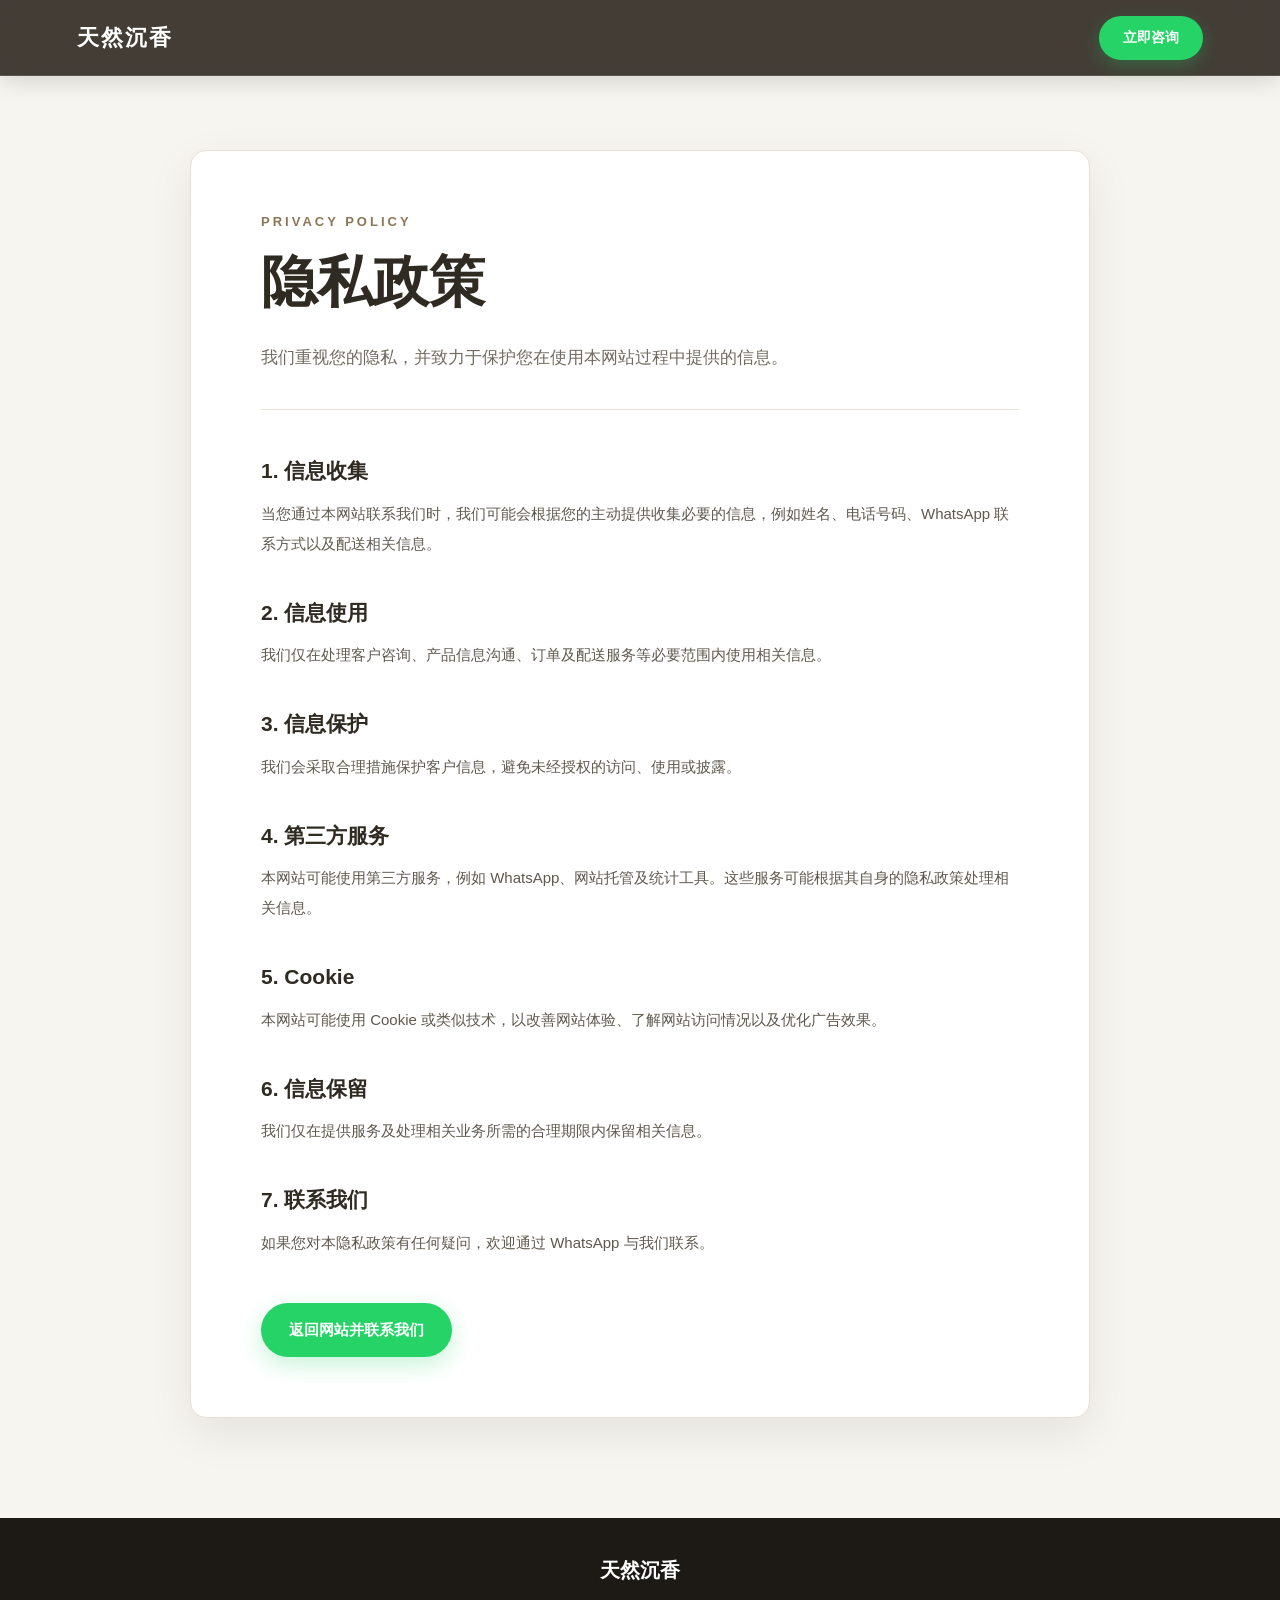
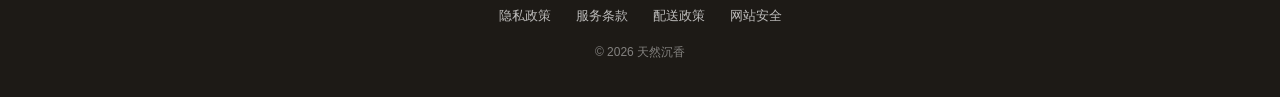
==== privacy.html @ 873e52dc "Fix policy pages and styles" ====
<!DOCTYPE html>
<html lang="zh-CN">

<head>

    <meta charset="UTF-8">

    <meta name="viewport" content="width=device-width, initial-scale=1.0">

    <title>隐私政策 · 天然沉香</title>

    <meta name="description"
        content="天然沉香网站隐私政策。">

    <link rel="stylesheet" href="style.css">

</head>

<body>

    <header class="header">

        <a href="index.html" class="logo">
            天然沉香
        </a>

        <a
            href="index.html#contact"
            class="header-button">

            立即咨询

        </a>

    </header>


    <main>

        <section class="legal-page">

            <div class="legal-container">

                <p class="legal-eyebrow">
                    PRIVACY POLICY
                </p>

                <h1>
                    隐私政策
                </h1>

                <p class="legal-intro">
                    我们重视您的隐私，并致力于保护您在使用本网站过程中提供的信息。
                </p>


                <div class="legal-content">

                    <h2>
                        1. 信息收集
                    </h2>

                    <p>
                        当您通过本网站联系我们时，我们可能会根据您的主动提供收集必要的信息，例如姓名、电话号码、WhatsApp 联系方式以及配送相关信息。
                    </p>


                    <h2>
                        2. 信息使用
                    </h2>

                    <p>
                        我们仅在处理客户咨询、产品信息沟通、订单及配送服务等必要范围内使用相关信息。
                    </p>


                    <h2>
                        3. 信息保护
                    </h2>

                    <p>
                        我们会采取合理措施保护客户信息，避免未经授权的访问、使用或披露。
                    </p>


                    <h2>
                        4. 第三方服务
                    </h2>

                    <p>
                        本网站可能使用第三方服务，例如 WhatsApp、网站托管及统计工具。这些服务可能根据其自身的隐私政策处理相关信息。
                    </p>


                    <h2>
                        5. Cookie
                    </h2>

                    <p>
                        本网站可能使用 Cookie 或类似技术，以改善网站体验、了解网站访问情况以及优化广告效果。
                    </p>


                    <h2>
                        6. 信息保留
                    </h2>

                    <p>
                        我们仅在提供服务及处理相关业务所需的合理期限内保留相关信息。
                    </p>


                    <h2>
                        7. 联系我们
                    </h2>

                    <p>
                        如果您对本隐私政策有任何疑问，欢迎通过 WhatsApp 与我们联系。
                    </p>

                    <a
                        href="index.html#contact"
                        class="legal-button">

                        返回网站并联系我们

                    </a>

                </div>

            </div>

        </section>

    </main>


    <footer class="footer">

        <div class="footer-logo">
            天然沉香
        </div>

        <div class="footer-links">

            <a href="privacy.html">
                隐私政策
            </a>

            <a href="terms.html">
                服务条款
            </a>

            <a href="shipping.html">
                配送政策
            </a>

            <a href="security.html">
                网站安全
            </a>

        </div>

        <p>
            © 2026 天然沉香
        </p>

    </footer>

</body>

</html>
---- style.css ----
/* =========================================================
   基础设置
========================================================= */

* {
    margin: 0;
    padding: 0;
    box-sizing: border-box;
}

html {
    scroll-behavior: smooth;
    scroll-padding-top: 90px;
}

body {
    font-family:
        -apple-system,
        BlinkMacSystemFont,
        "Segoe UI",
        "Microsoft YaHei",
        Arial,
        sans-serif;

    background: #f7f5ef;
    color: #2f2a22;

    line-height: 1.7;

    overflow-x: hidden;
}

img {
    max-width: 100%;
    display: block;
}

a {
    text-decoration: none;
    color: inherit;
}

button {
    font-family: inherit;
}


/* =========================================================
   顶部固定导航
========================================================= */

.header {
    position: fixed;

    top: 0;
    left: 0;

    width: 100%;

    min-height: 76px;

    z-index: 1000;

    display: flex;

    align-items: center;

    justify-content: space-between;

    padding: 14px 6%;

    background: rgba(47, 42, 34, 0.90);

    backdrop-filter: blur(14px);
    -webkit-backdrop-filter: blur(14px);

    color: #ffffff;

    border-bottom:
        1px solid rgba(255, 255, 255, 0.12);

    box-shadow:
        0 4px 25px rgba(0, 0, 0, 0.15);
}


/* =========================================================
   Logo
========================================================= */

.logo {
    flex-shrink: 0;

    font-size: 22px;

    font-weight: 700;

    letter-spacing: 2px;

    color: #ffffff;

    white-space: nowrap;
}


/* =========================================================
   PC 导航
========================================================= */

.nav {
    display: flex;

    align-items: center;

    justify-content: center;

    gap: 30px;

    margin-left: auto;

    margin-right: 30px;
}

.nav a {
    position: relative;

    font-size: 14px;

    color: #ffffff;

    opacity: 0.88;

    white-space: nowrap;

    transition:
        opacity 0.3s ease,
        color 0.3s ease;
}

.nav a:hover {
    opacity: 1;

    color: #c4a979;
}

.nav a::after {
    content: "";

    position: absolute;

    left: 0;

    bottom: -7px;

    width: 0;

    height: 2px;

    background: #c4a979;

    transition:
        width 0.3s ease;
}

.nav a:hover::after {
    width: 100%;
}


/* =========================================================
   导航 CTA
========================================================= */

.header-button {
    flex-shrink: 0;

    display: inline-flex;

    align-items: center;

    justify-content: center;

    min-height: 44px;

    padding: 10px 24px;

    border-radius: 30px;

    background: #25d366;

    color: #ffffff;

    font-size: 14px;

    font-weight: 700;

    white-space: nowrap;

    box-shadow:
        0 6px 18px rgba(37, 211, 102, 0.25);

    transition:
        background 0.3s ease,
        transform 0.3s ease,
        box-shadow 0.3s ease;
}

.header-button:hover {
    background: #128c7e;

    color: #ffffff;

    transform: translateY(-2px);

    box-shadow:
        0 10px 25px rgba(37, 211, 102, 0.35);
}


/* =========================================================
   Hero
========================================================= */

.hero {
    position: relative;

    min-height: 100vh;

    min-height: 100svh;

    display: flex;

    align-items: center;

    overflow: hidden;

    background-image:
        url("images/hero.jpg");

    background-size: cover;

    background-position: center;

    background-repeat: no-repeat;

    color: #ffffff;
}

.hero::before {
    content: "";

    position: absolute;

    inset: 0;

    background:
        linear-gradient(
            90deg,
            rgba(0, 0, 0, 0.64),
            rgba(0, 0, 0, 0.35),
            rgba(0, 0, 0, 0.18)
        );

    z-index: 1;
}

.hero-content {
    position: relative;

    z-index: 2;

    width: 100%;

    max-width: 760px;

    margin-left: 8%;

    margin-right: 8%;

    padding-top: 80px;
}

.eyebrow {
    margin-bottom: 18px;

    font-size: 13px;

    letter-spacing: 3px;

    font-weight: 600;

    text-transform: uppercase;

    color: #d7c29a;

    opacity: 0.95;
}

.hero h1 {
    margin-bottom: 24px;

    font-size:
        clamp(42px, 5vw, 72px);

    line-height: 1.2;

    font-weight: 700;

    letter-spacing: 2px;
}

.hero-description {
    max-width: 560px;

    margin-bottom: 34px;

    font-size: 18px;

    line-height: 2;

    color: rgba(255, 255, 255, 0.92);
}

.hero-buttons {
    display: flex;

    gap: 16px;

    flex-wrap: wrap;
}


/* =========================================================
   通用按钮
========================================================= */

.button {
    display: inline-flex;

    align-items: center;

    justify-content: center;

    min-width: 140px;

    padding: 13px 26px;

    border-radius: 30px;

    font-size: 15px;

    transition:
        transform 0.3s ease,
        background 0.3s ease,
        box-shadow 0.3s ease;
}

.button-outline {
    display: inline-flex;

    align-items: center;

    justify-content: center;

    min-width: 190px;

    min-height: 60px;

    padding: 15px 34px;

    border: none;

    border-radius: 32px;

    background: #25d366;

    color: #ffffff;

    font-size: 17px;

    font-weight: 700;

    box-shadow:
        0 8px 25px rgba(37, 211, 102, 0.30);

    transition:
        transform 0.3s ease,
        background 0.3s ease,
        box-shadow 0.3s ease;
}

.button-outline:hover {
    background: #128c7e;

    color: #ffffff;

    transform:
        translateY(-4px) scale(1.02);

    box-shadow:
        0 12px 30px rgba(37, 211, 102, 0.40);
}


/* =========================================================
   核心特点
========================================================= */

.features {
    display: grid;

    grid-template-columns:
        repeat(4, 1fr);

    background: #ffffff;

    border-bottom:
        1px solid #e5e1d8;
}

.feature {
    padding: 45px 30px;

    text-align: center;

    border-right:
        1px solid #e5e1d8;
}

.feature:last-child {
    border-right: none;
}

.feature-number {
    display: block;

    margin-bottom: 12px;

    font-size: 13px;

    letter-spacing: 2px;

    color: #8b7655;
}

.feature h3 {
    margin-bottom: 8px;

    font-size: 19px;
}

.feature p {
    font-size: 14px;

    color: #777064;
}


/* =========================================================
   通用标题
========================================================= */

.section-heading {
    max-width: 760px;

    margin:
        0 auto 55px;

    text-align: center;
}

.section-heading h2 {
    margin-bottom: 20px;

    font-size:
        clamp(32px, 4vw, 48px);

    line-height: 1.3;

    color: #2f2a22;
}

.section-heading p {
    color: #716b61;

    font-size: 16px;
}


/* =========================================================
   沉香树展示区
========================================================= */

.trees-section {
    padding: 100px 7%;

    background: #f7f5ef;
}

.tree-slider {
    position: relative;

    max-width: 850px;

    margin: 0 auto;

    overflow: hidden;

    border-radius: 14px;

    box-shadow:
        0 15px 40px rgba(0, 0, 0, 0.10);
}

.tree-track {
    display: flex;

    width: 100%;

    transition:
        transform 0.5s ease;
}

.tree-slide {
    min-width: 100%;

    aspect-ratio: 1 / 1;

    overflow: hidden;

    background: #e8e3d8;
}

.tree-slide img {
    width: 100%;

    height: 100%;

    object-fit: cover;

    display: block;
}


/* =========================================================
   沉香树左右按钮
========================================================= */

.slider-button {
    position: absolute;

    top: 50%;

    transform:
        translateY(-50%);

    z-index: 10;

    width: 48px;

    height: 48px;

    border: none;

    border-radius: 50%;

    background:
        rgba(47, 42, 34, 0.78);

    color: #ffffff;

    font-size: 34px;

    line-height: 40px;

    cursor: pointer;

    transition:
        background 0.3s ease,
        transform 0.3s ease;
}

.slider-button:hover {
    background: #c4a979;

    color: #28241e;

    transform:
        translateY(-50%) scale(1.05);
}

.slider-prev {
    left: 18px;
}

.slider-next {
    right: 18px;
}


/* =========================================================
   沉香树圆点
========================================================= */

.slider-dots {
    display: flex;

    justify-content: center;

    gap: 10px;

    margin-top: 25px;
}

.slider-dot {
    width: 9px;

    height: 9px;

    padding: 0;

    border: none;

    border-radius: 50%;

    background: #cfc7b8;

    cursor: pointer;

    transition:
        width 0.3s ease,
        background 0.3s ease;
}

.slider-dot.active {
    width: 28px;

    border-radius: 10px;

    background: #8b7655;
}


/* =========================================================
   视频区域
========================================================= */

.video-section {
    padding: 100px 7%;

    background: #28241e;

    color: #ffffff;

    text-align: center;
}

.video-content {
    max-width: 700px;

    margin:
        0 auto 40px;
}

.video-content h2 {
    margin-bottom: 18px;

    font-size:
        clamp(32px, 4vw, 48px);

    color: #ffffff;
}

.video-placeholder {
    width: 100%;

    max-width: 900px;

    margin: 0 auto;

    overflow: hidden;

    border-radius: 14px;

    background: #000000;

    box-shadow:
        0 15px 40px rgba(0, 0, 0, 0.25);
}

.video-placeholder video {
    width: 100%;

    height: auto;

    max-height: 600px;

    display: block;

    object-fit: contain;

    background: #000000;
}


/* =========================================================
   产品展示
========================================================= */

.products-section {
    padding: 100px 7%;

    background: #ffffff;
}

.product-grid {
    display: grid;

    grid-template-columns:
        repeat(2, 1fr);

    gap: 24px;

    max-width: 1000px;

    margin: 0 auto;
}

.product-card {
    position: relative;

    overflow: hidden;

    background: #f8f6f1;

    border:
        1px solid #e6e0d5;

    border-radius: 14px;

    transition:
        transform 0.35s ease,
        box-shadow 0.35s ease;
}

.product-card:hover {
    transform:
        translateY(-5px);

    box-shadow:
        0 15px 35px rgba(0, 0, 0, 0.10);
}

.product-image {
    width: 100%;

    aspect-ratio: 1 / 1;

    overflow: hidden;

    background: #e8e3d8;
}

.product-image img {
    width: 100%;

    height: 100%;

    object-fit: cover;

    transition:
        transform 0.6s ease;
}

.product-card:hover
.product-image img {
    transform:
        scale(1.05);
}


/* =========================================================
   客户好评
========================================================= */

.reviews-section {
    padding: 100px 7%;

    background: #f7f5ef;
}

.review-slider {
    position: relative;

    max-width: 850px;

    margin: 0 auto;

    overflow: hidden;

    border-radius: 14px;

    background: #ffffff;

    box-shadow:
        0 15px 40px rgba(0, 0, 0, 0.08);
}

.review-track {
    display: flex;

    width: 100%;

    transition:
        transform 0.5s ease;
}

.review-slide {
    min-width: 100%;

    display: flex;

    justify-content: center;

    align-items: center;

    background: #ffffff;
}

.review-slide img {
    width: 100%;

    max-height: 700px;

    object-fit: contain;

    display: block;
}


/* =========================================================
   客户好评左右按钮
========================================================= */

.review-button {
    position: absolute;

    top: 50%;

    transform:
        translateY(-50%);

    z-index: 10;

    width: 45px;

    height: 45px;

    border: none;

    border-radius: 50%;

    background:
        rgba(47, 42, 34, 0.78);

    color: #ffffff;

    font-size: 30px;

    cursor: pointer;

    transition:
        background 0.3s ease,
        transform 0.3s ease;
}

.review-button:hover {
    background: #c4a979;

    color: #28241e;

    transform:
        translateY(-50%) scale(1.05);
}

.review-prev {
    left: 15px;
}

.review-next {
    right: 15px;
}


/* =========================================================
   客户好评圆点
========================================================= */

.review-dots {
    display: flex;

    justify-content: center;

    gap: 10px;

    margin-top: 22px;
}

.review-dot {
    width: 9px;

    height: 9px;

    border: none;

    padding: 0;

    border-radius: 50%;

    background: #cfc7b8;

    cursor: pointer;

    transition:
        width 0.3s ease,
        background 0.3s ease;
}

.review-dot.active {
    width: 28px;

    border-radius: 10px;

    background: #8b7655;
}


/* =========================================================
   联系我们
========================================================= */

.contact-section {
    padding: 110px 7%;

    background: #28241e;

    color: #ffffff;

    text-align: center;
}

.contact-content {
    max-width: 650px;

    margin: 0 auto;
}

.contact-content h2 {
    margin-bottom: 20px;

    font-size:
        clamp(34px, 4vw, 52px);

    color: #ffffff;
}

.contact-content p {
    margin-bottom: 35px;

    color:
        rgba(255, 255, 255, 0.75);
}


/* =========================================================
   WhatsApp CTA
========================================================= */

.whatsapp-button {
    display: inline-flex;

    align-items: center;

    justify-content: center;

    min-width: 270px;

    min-height: 66px;

    padding: 18px 40px;

    border: none;

    border-radius: 36px;

    background: #25d366;

    color: #ffffff;

    font-size: 19px;

    font-weight: 700;

    letter-spacing: 0.3px;

    box-shadow:
        0 10px 30px rgba(37, 211, 102, 0.30);

    transition:
        transform 0.25s ease,
        background 0.25s ease,
        box-shadow 0.25s ease;

    cursor: pointer;
}

.whatsapp-button:hover {
    background: #128c7e;

    color: #ffffff;

    transform:
        translateY(-4px) scale(1.02);

    box-shadow:
        0 14px 35px rgba(37, 211, 102, 0.40);
}

.whatsapp-button:active {
    transform:
        translateY(0) scale(0.98);
}


/* =========================================================
   Footer
========================================================= */

.footer {
    padding: 35px 7%;

    background: #1d1a16;

    color:
        rgba(255, 255, 255, 0.7);

    text-align: center;
}

.footer-logo {
    margin-bottom: 18px;

    color: #ffffff;

    font-size: 20px;

    font-weight: 700;
}

.footer-links {
    display: flex;

    justify-content: center;

    gap: 25px;

    margin-bottom: 15px;
}

.footer-links a {
    font-size: 13px;

    transition:
        color 0.3s ease;
}

.footer-links a:hover {
    color: #c4a979;
}

.footer p {
    font-size: 12px;

    color:
        rgba(255, 255, 255, 0.45);
}


/* =========================================================
   平板
========================================================= */

@media (max-width: 1000px) {

    .header {
        padding:
            13px 4%;
    }

    .nav {
        gap: 17px;

        margin-right: 18px;
    }

    .nav a {
        font-size: 13px;
    }

    .header-button {
        padding:
            9px 18px;

        font-size: 13px;
    }

    .hero-content {
        margin-left: 7%;

        margin-right: 7%;
    }

    .features {
        grid-template-columns:
            repeat(2, 1fr);
    }

    .feature:nth-child(2) {
        border-right: none;
    }

    .product-grid {
        grid-template-columns:
            repeat(2, 1fr);
    }
}


/* =========================================================
   手机端
========================================================= */

@media (max-width: 700px) {

    /* =====================================================
       手机固定导航
    ===================================================== */

    .header {
        min-height: 64px;

        padding:
            9px 12px;

        gap: 10px;

        background:
            rgba(47, 42, 34, 0.96);

        backdrop-filter:
            blur(16px);

        -webkit-backdrop-filter:
            blur(16px);

        box-shadow:
            0 4px 20px rgba(0, 0, 0, 0.20);
    }


    /* Logo */

    .logo {
        flex-shrink: 0;

        font-size: 16px;

        letter-spacing: 1px;
    }


    /* =====================================================
       手机端导航
       不再 display:none
       改为横向小型导航
    ===================================================== */

    .nav {
        display: flex;

        align-items: center;

        justify-content: flex-start;

        flex: 1;

        min-width: 0;

        gap: 18px;

        margin:
            0;

        padding:
            0 3px;

        overflow-x: auto;

        overflow-y: hidden;

        scrollbar-width: none;

        -ms-overflow-style: none;
    }

    .nav::-webkit-scrollbar {
        display: none;
    }

    .nav a {
        flex-shrink: 0;

        font-size: 11px;

        line-height: 1;

        color: rgba(255, 255, 255, 0.82);

        opacity: 1;

        white-space: nowrap;
    }

    .nav a::after {
        display: none;
    }

    .nav a:hover {
        color: #d7c29a;
    }


    /* =====================================================
       手机 CTA
    ===================================================== */

    .header-button {
        flex-shrink: 0;

        min-height: 38px;

        padding:
            8px 13px;

        border-radius: 22px;

        font-size: 11px;

        font-weight: 700;

        box-shadow:
            0 5px 15px rgba(37, 211, 102, 0.25);
    }


    /* =====================================================
       Hero
    ===================================================== */

    .hero {
        min-height: 100svh;

        background-position:
            center center;
    }

    .hero::before {
        background:
            linear-gradient(
                90deg,
                rgba(0, 0, 0, 0.66),
                rgba(0, 0, 0, 0.40)
            );
    }

    .hero-content {
        margin-left: 6%;

        margin-right: 6%;

        padding-top: 80px;

        padding-bottom: 40px;
    }

    .eyebrow {
        margin-bottom: 14px;

        font-size: 10px;

        letter-spacing: 2px;
    }

    .hero h1 {
        margin-bottom: 20px;

        font-size: 37px;

        line-height: 1.25;

        letter-spacing: 1px;
    }

    .hero-description {
        margin-bottom: 28px;

        font-size: 15px;

        line-height: 1.8;

        max-width: 90%;
    }

    .hero-buttons {
        flex-direction: column;

        align-items: flex-start;

        width: 100%;
    }

    .button-outline {
        width: auto;

        min-width: 180px;

        min-height: 56px;

        padding:
            14px 28px;

        font-size: 16px;
    }


    /* =====================================================
       核心特点
    ===================================================== */

    .features {
        grid-template-columns:
            1fr 1fr;
    }

    .feature {
        padding:
            28px 12px;
    }

    .feature:nth-child(2) {
        border-right: none;
    }

    .feature:nth-child(3) {
        border-top:
            1px solid #e5e1d8;
    }

    .feature:nth-child(4) {
        border-top:
            1px solid #e5e1d8;
    }

    .feature h3 {
        font-size: 16px;
    }

    .feature p {
        font-size: 12px;

        line-height: 1.6;
    }

    .feature-number {
        font-size: 10px;
    }


    /* =====================================================
       通用区域
    ===================================================== */

    .trees-section,
    .products-section,
    .reviews-section {

        padding:
            70px 5%;
    }

    .section-heading {
        margin-bottom: 40px;
    }

    .section-heading h2 {
        font-size: 32px;

        line-height: 1.3;
    }

    .section-heading p {
        font-size: 14px;

        line-height: 1.8;
    }


    /* =====================================================
       沉香树
    ===================================================== */

    .tree-slider {
        border-radius: 10px;
    }

    .slider-button {
        width: 40px;

        height: 40px;

        font-size: 28px;
    }

    .slider-prev {
        left: 10px;
    }

    .slider-next {
        right: 10px;
    }

    .slider-dots {
        margin-top: 18px;
    }


    /* =====================================================
       视频
    ===================================================== */

    .video-section {
        padding:
            70px 5%;
    }

    .video-content {
        margin-bottom: 30px;
    }

    .video-content h2 {
        font-size: 32px;

        line-height: 1.3;
    }

    .video-placeholder {
        border-radius: 10px;
    }

    .video-placeholder video {
        width: 100%;

        max-height: none;
    }


    /* =====================================================
       产品
    ===================================================== */

    .product-grid {
        grid-template-columns:
            1fr 1fr;

        gap: 12px;

        width: 100%;
    }

    .product-card {
        border-radius: 10px;

        border:
            1px solid #e6e0d5;
    }

    .product-image {
        aspect-ratio: 1 / 1;
    }

    .product-card:hover {
        transform: none;

        box-shadow:
            0 8px 20px rgba(0, 0, 0, 0.06);
    }

    .product-card:hover
    .product-image img {
        transform: none;
    }


    /* =====================================================
       客户反馈
    ===================================================== */

    .review-slider {
        border-radius: 10px;
    }

    .review-button {
        width: 38px;

        height: 38px;

        font-size: 26px;
    }

    .review-prev {
        left: 8px;
    }

    .review-next {
        right: 8px;
    }


    /* =====================================================
       联系我们
    ===================================================== */

    .contact-section {
        padding:
            80px 5%;
    }

    .contact-content h2 {
        font-size: 36px;
    }

    .contact-content p {
        font-size: 14px;

        line-height: 1.8;
    }


    /* WhatsApp */

    .whatsapp-button {
        width: 100%;

        min-width: 0;

        min-height: 64px;

        padding:
            17px 25px;

        font-size: 18px;

        border-radius: 34px;

        box-shadow:
            0 10px 28px
            rgba(37, 211, 102, 0.30);
    }


    /* =====================================================
       Footer
    ===================================================== */

    .footer {
        padding:
            30px 5%;
    }

    .footer-links {
        flex-wrap: wrap;

        gap:
            12px 18px;
    }

    .footer-links a {
        font-size: 12px;
    }

}


/* =========================================================
   超小屏手机
========================================================= */

@media (max-width: 380px) {

    .header {
        padding:
            8px 9px;
    }

    .logo {
        font-size: 14px;

        letter-spacing: 0.5px;
    }

    .nav {
        gap: 13px;
    }

    .nav a {
        font-size: 10px;
    }

    .header-button {
        padding:
            7px 11px;

        font-size: 10px;
    }

    .hero h1 {
        font-size: 34px;
    }

    .hero-description {
        font-size: 14px;
    }

    .feature {
        padding:
            25px 8px;
    }

    .feature h3 {
        font-size: 15px;
    }

    .feature p {
        font-size: 11px;
    }

    .product-grid {
        gap: 8px;
    }

}/* =========================================================
   政策 / 法律页面
========================================================= */

.legal-page {
    min-height: 100vh;

    padding: 150px 7% 100px;

    background: #f7f5ef;
}

.legal-container {
    width: 100%;

    max-width: 900px;

    margin: 0 auto;

    padding: 60px 70px;

    background: #ffffff;

    border: 1px solid #e6e0d5;

    border-radius: 16px;

    box-shadow:
        0 15px 45px rgba(0, 0, 0, 0.08);
}

.legal-eyebrow {
    margin-bottom: 14px;

    color: #8b7655;

    font-size: 13px;

    font-weight: 700;

    letter-spacing: 3px;

    text-transform: uppercase;
}

.legal-container h1 {
    margin-bottom: 25px;

    color: #2f2a22;

    font-size:
        clamp(36px, 5vw, 56px);

    line-height: 1.25;

    font-weight: 700;
}

.legal-intro {
    margin-bottom: 45px;

    padding-bottom: 35px;

    border-bottom:
        1px solid #e5e1d8;

    color: #716b61;

    font-size: 17px;

    line-height: 1.9;
}

.legal-content h2 {
    margin-top: 38px;

    margin-bottom: 12px;

    color: #2f2a22;

    font-size: 21px;

    line-height: 1.5;
}

.legal-content h2:first-child {
    margin-top: 0;
}

.legal-content p {
    margin-bottom: 20px;

    color: #5f594f;

    font-size: 15px;

    line-height: 2;
}

.legal-button {
    display: inline-flex;

    align-items: center;

    justify-content: center;

    min-height: 54px;

    margin-top: 25px;

    padding: 14px 28px;

    border-radius: 30px;

    background: #25D366;

    color: #ffffff;

    font-size: 15px;

    font-weight: 700;

    box-shadow:
        0 8px 22px rgba(37, 211, 102, 0.25);

    transition:
        transform 0.3s ease,
        background 0.3s ease,
        box-shadow 0.3s ease;
}

.legal-button:hover {
    background: #128C7E;

    color: #ffffff;

    transform:
        translateY(-3px);

    box-shadow:
        0 12px 28px rgba(37, 211, 102, 0.35);
}


/* =========================================================
   政策页面手机端
========================================================= */

@media (max-width: 700px) {

    .legal-page {
        min-height: 100vh;

        padding:
            105px 5% 60px;
    }

    .legal-container {
        padding:
            38px 24px;

        border-radius: 12px;
    }

    .legal-eyebrow {
        font-size: 10px;

        letter-spacing: 2px;
    }

    .legal-container h1 {
        margin-bottom: 18px;

        font-size: 34px;
    }

    .legal-intro {
        margin-bottom: 35px;

        padding-bottom: 25px;

        font-size: 14px;

        line-height: 1.8;
    }

    .legal-content h2 {
        margin-top: 30px;

        margin-bottom: 10px;

        font-size: 18px;
    }

    .legal-content p {
        margin-bottom: 16px;

        font-size: 14px;

        line-height: 1.9;
    }

    .legal-button {
        width: 100%;

        min-height: 58px;

        margin-top: 20px;

        font-size: 16px;
    }

}
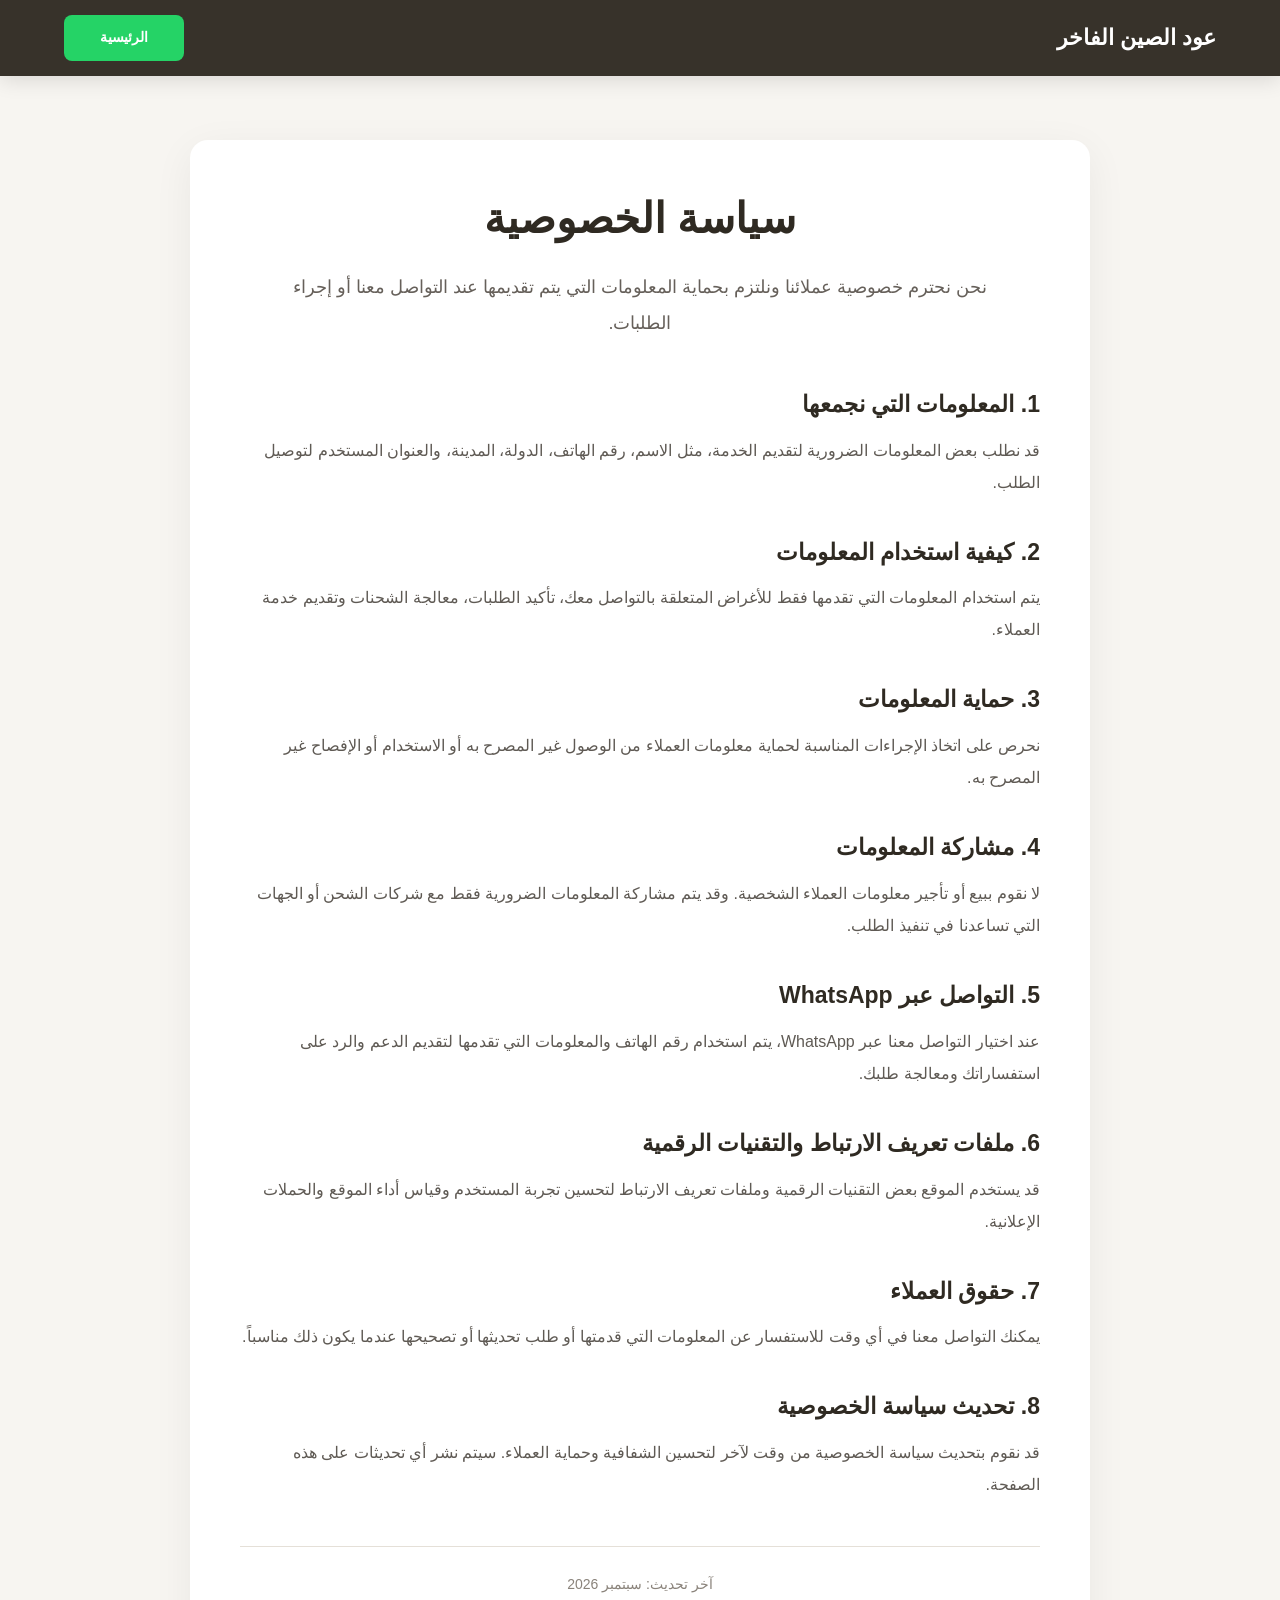
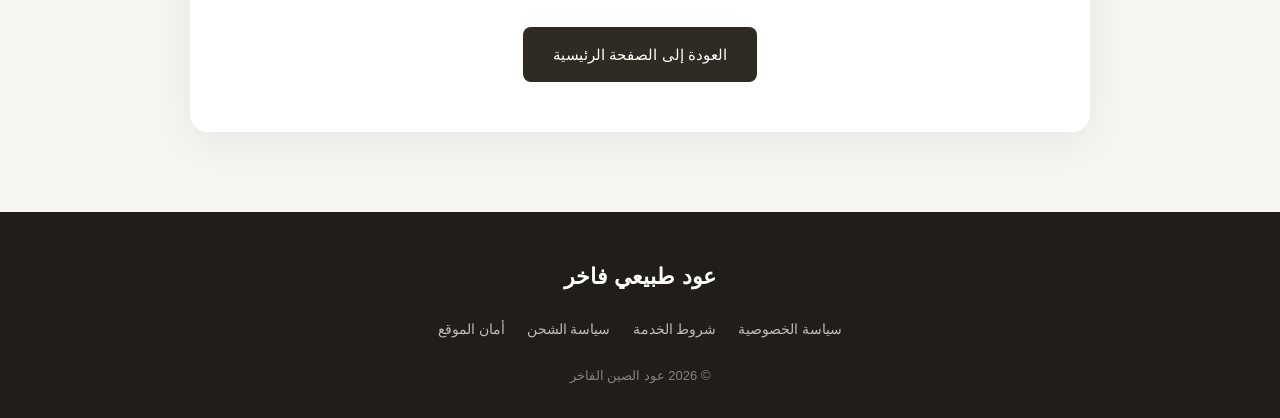
==== commit 2d7f6cbf: "update Arabic policy pages" ====
--- a/privacy.html
+++ b/privacy.html
@@ -1,171 +1,243 @@
 <!DOCTYPE html>
-<html lang="zh-CN">
+<html lang="ar" dir="rtl">
 
 <head>
 
     <meta charset="UTF-8">
 
-    <meta name="viewport" content="width=device-width, initial-scale=1.0">
-
-    <title>隐私政策 · 天然沉香</title>
-
-    <meta name="description"
-        content="天然沉香网站隐私政策。">
-
-    <link rel="stylesheet" href="style.css">
+    <meta
+        name="viewport"
+        content="width=device-width, initial-scale=1.0">
+
+    <meta
+        name="theme-color"
+        content="#2f2a22">
+
+    <title>سياسة الخصوصية | عود الصين الفاخر</title>
+
+    <meta
+        name="description"
+        content="سياسة الخصوصية وحماية بيانات العملاء في موقع عود الصين الفاخر.">
+
+    <link
+        rel="stylesheet"
+        href="style.css">
 
 </head>
 
 <body>
 
-    <header class="header">
-
-        <a href="index.html" class="logo">
-            天然沉香
-        </a>
+<header class="header">
+
+    <a
+        href="index.html"
+        class="logo">
+
+        عود الصين الفاخر
+
+    </a>
+
+    <a
+        href="index.html"
+        class="header-button">
+
+        الرئيسية
+
+    </a>
+
+</header>
+
+
+<main>
+
+<section class="policy-page">
+
+    <div class="policy-container">
+
+        <h1>
+            سياسة الخصوصية
+        </h1>
+
+        <p class="policy-intro">
+            نحن نحترم خصوصية عملائنا ونلتزم بحماية المعلومات
+            التي يتم تقديمها عند التواصل معنا أو إجراء الطلبات.
+        </p>
+
+
+        <div class="policy-block">
+
+            <h2>
+                1. المعلومات التي نجمعها
+            </h2>
+
+            <p>
+                قد نطلب بعض المعلومات الضرورية لتقديم الخدمة،
+                مثل الاسم، رقم الهاتف، الدولة، المدينة،
+                والعنوان المستخدم لتوصيل الطلب.
+            </p>
+
+        </div>
+
+
+        <div class="policy-block">
+
+            <h2>
+                2. كيفية استخدام المعلومات
+            </h2>
+
+            <p>
+                يتم استخدام المعلومات التي تقدمها فقط للأغراض
+                المتعلقة بالتواصل معك، تأكيد الطلبات،
+                معالجة الشحنات وتقديم خدمة العملاء.
+            </p>
+
+        </div>
+
+
+        <div class="policy-block">
+
+            <h2>
+                3. حماية المعلومات
+            </h2>
+
+            <p>
+                نحرص على اتخاذ الإجراءات المناسبة لحماية
+                معلومات العملاء من الوصول غير المصرح به
+                أو الاستخدام أو الإفصاح غير المصرح به.
+            </p>
+
+        </div>
+
+
+        <div class="policy-block">
+
+            <h2>
+                4. مشاركة المعلومات
+            </h2>
+
+            <p>
+                لا نقوم ببيع أو تأجير معلومات العملاء الشخصية.
+                وقد يتم مشاركة المعلومات الضرورية فقط مع
+                شركات الشحن أو الجهات التي تساعدنا في تنفيذ الطلب.
+            </p>
+
+        </div>
+
+
+        <div class="policy-block">
+
+            <h2>
+                5. التواصل عبر WhatsApp
+            </h2>
+
+            <p>
+                عند اختيار التواصل معنا عبر WhatsApp،
+                يتم استخدام رقم الهاتف والمعلومات التي تقدمها
+                لتقديم الدعم والرد على استفساراتك ومعالجة طلبك.
+            </p>
+
+        </div>
+
+
+        <div class="policy-block">
+
+            <h2>
+                6. ملفات تعريف الارتباط والتقنيات الرقمية
+            </h2>
+
+            <p>
+                قد يستخدم الموقع بعض التقنيات الرقمية وملفات
+                تعريف الارتباط لتحسين تجربة المستخدم وقياس
+                أداء الموقع والحملات الإعلانية.
+            </p>
+
+        </div>
+
+
+        <div class="policy-block">
+
+            <h2>
+                7. حقوق العملاء
+            </h2>
+
+            <p>
+                يمكنك التواصل معنا في أي وقت للاستفسار عن
+                المعلومات التي قدمتها أو طلب تحديثها أو تصحيحها
+                عندما يكون ذلك مناسباً.
+            </p>
+
+        </div>
+
+
+        <div class="policy-block">
+
+            <h2>
+                8. تحديث سياسة الخصوصية
+            </h2>
+
+            <p>
+                قد نقوم بتحديث سياسة الخصوصية من وقت لآخر
+                لتحسين الشفافية وحماية العملاء.
+                سيتم نشر أي تحديثات على هذه الصفحة.
+            </p>
+
+        </div>
+
+
+        <div class="policy-date">
+
+            آخر تحديث:
+            سبتمبر 2026
+
+        </div>
+
 
         <a
-            href="index.html#contact"
-            class="header-button">
-
-            立即咨询
-
-        </a>
-
-    </header>
-
-
-    <main>
-
-        <section class="legal-page">
-
-            <div class="legal-container">
-
-                <p class="legal-eyebrow">
-                    PRIVACY POLICY
-                </p>
-
-                <h1>
-                    隐私政策
-                </h1>
-
-                <p class="legal-intro">
-                    我们重视您的隐私，并致力于保护您在使用本网站过程中提供的信息。
-                </p>
-
-
-                <div class="legal-content">
-
-                    <h2>
-                        1. 信息收集
-                    </h2>
-
-                    <p>
-                        当您通过本网站联系我们时，我们可能会根据您的主动提供收集必要的信息，例如姓名、电话号码、WhatsApp 联系方式以及配送相关信息。
-                    </p>
-
-
-                    <h2>
-                        2. 信息使用
-                    </h2>
-
-                    <p>
-                        我们仅在处理客户咨询、产品信息沟通、订单及配送服务等必要范围内使用相关信息。
-                    </p>
-
-
-                    <h2>
-                        3. 信息保护
-                    </h2>
-
-                    <p>
-                        我们会采取合理措施保护客户信息，避免未经授权的访问、使用或披露。
-                    </p>
-
-
-                    <h2>
-                        4. 第三方服务
-                    </h2>
-
-                    <p>
-                        本网站可能使用第三方服务，例如 WhatsApp、网站托管及统计工具。这些服务可能根据其自身的隐私政策处理相关信息。
-                    </p>
-
-
-                    <h2>
-                        5. Cookie
-                    </h2>
-
-                    <p>
-                        本网站可能使用 Cookie 或类似技术，以改善网站体验、了解网站访问情况以及优化广告效果。
-                    </p>
-
-
-                    <h2>
-                        6. 信息保留
-                    </h2>
-
-                    <p>
-                        我们仅在提供服务及处理相关业务所需的合理期限内保留相关信息。
-                    </p>
-
-
-                    <h2>
-                        7. 联系我们
-                    </h2>
-
-                    <p>
-                        如果您对本隐私政策有任何疑问，欢迎通过 WhatsApp 与我们联系。
-                    </p>
-
-                    <a
-                        href="index.html#contact"
-                        class="legal-button">
-
-                        返回网站并联系我们
-
-                    </a>
-
-                </div>
-
-            </div>
-
-        </section>
-
-    </main>
-
-
-    <footer class="footer">
-
-        <div class="footer-logo">
-            天然沉香
-        </div>
-
-        <div class="footer-links">
-
-            <a href="privacy.html">
-                隐私政策
-            </a>
-
-            <a href="terms.html">
-                服务条款
-            </a>
-
-            <a href="shipping.html">
-                配送政策
-            </a>
-
-            <a href="security.html">
-                网站安全
-            </a>
-
-        </div>
-
-        <p>
-            © 2026 天然沉香
-        </p>
-
-    </footer>
+            href="index.html"
+            class="policy-back">
+
+            العودة إلى الصفحة الرئيسية
+
+        </a>
+
+    </div>
+
+</section>
+
+</main>
+
+
+<footer class="footer">
+
+    <div class="footer-logo">
+        عود طبيعي فاخر
+    </div>
+
+    <div class="footer-links">
+
+        <a href="privacy.html">
+            سياسة الخصوصية
+        </a>
+
+        <a href="terms.html">
+            شروط الخدمة
+        </a>
+
+        <a href="shipping.html">
+            سياسة الشحن
+        </a>
+
+        <a href="security.html">
+            أمان الموقع
+        </a>
+
+    </div>
+
+    <p>
+        © 2026 عود الصين الفاخر
+    </p>
+
+</footer>
 
 </body>
 
--- a/style.css
+++ b/style.css
@@ -1,7 +1,3 @@
-/* =========================================================
-   基础设置
-========================================================= */
-
 * {
     margin: 0;
     padding: 0;
@@ -10,34 +6,26 @@
 
 html {
     scroll-behavior: smooth;
-    scroll-padding-top: 90px;
 }
 
 body {
-    font-family:
-        -apple-system,
-        BlinkMacSystemFont,
-        "Segoe UI",
-        "Microsoft YaHei",
-        Arial,
-        sans-serif;
-
-    background: #f7f5ef;
+    font-family: Arial, Tahoma, sans-serif;
+    background: #f8f6f1;
     color: #2f2a22;
-
-    line-height: 1.7;
-
+    line-height: 1.8;
+    direction: rtl;
     overflow-x: hidden;
 }
 
-img {
+img,
+video {
+    display: block;
     max-width: 100%;
-    display: block;
 }
 
 a {
+    color: inherit;
     text-decoration: none;
-    color: inherit;
 }
 
 button {
@@ -46,101 +34,61 @@
 
 
 /* =========================================================
-   顶部固定导航
+   HEADER
 ========================================================= */
 
 .header {
     position: fixed;
-
     top: 0;
+    right: 0;
     left: 0;
-
-    width: 100%;
+    z-index: 1000;
 
     min-height: 76px;
-
-    z-index: 1000;
+    padding: 0 5%;
 
     display: flex;
-
     align-items: center;
-
     justify-content: space-between;
 
-    padding: 14px 6%;
-
-    background: rgba(47, 42, 34, 0.90);
-
-    backdrop-filter: blur(14px);
-    -webkit-backdrop-filter: blur(14px);
+    background: rgba(47, 42, 34, 0.96);
+
+    backdrop-filter: blur(12px);
+    -webkit-backdrop-filter: blur(12px);
 
     color: #ffffff;
 
-    border-bottom:
-        1px solid rgba(255, 255, 255, 0.12);
-
-    box-shadow:
-        0 4px 25px rgba(0, 0, 0, 0.15);
-}
-
-
-/* =========================================================
-   Logo
-========================================================= */
+    box-shadow: 0 4px 20px rgba(0, 0, 0, 0.12);
+}
 
 .logo {
-    flex-shrink: 0;
-
     font-size: 22px;
-
     font-weight: 700;
-
-    letter-spacing: 2px;
-
-    color: #ffffff;
-
     white-space: nowrap;
 }
 
-
-/* =========================================================
-   PC 导航
-========================================================= */
+.logo:hover {
+    opacity: 0.8;
+}
 
 .nav {
     display: flex;
-
     align-items: center;
-
-    justify-content: center;
-
-    gap: 30px;
-
-    margin-left: auto;
-
-    margin-right: 30px;
+    gap: 28px;
+
+    margin-right: auto;
+    margin-left: 35px;
 }
 
 .nav a {
     position: relative;
 
-    font-size: 14px;
-
-    color: #ffffff;
-
-    opacity: 0.88;
+    font-size: 15px;
+    color: rgba(255, 255, 255, 0.9);
 
     white-space: nowrap;
 
-    transition:
-        opacity 0.3s ease,
-        color 0.3s ease;
-}
-
-.nav a:hover {
-    opacity: 1;
-
-    color: #c4a979;
+    transition: color 0.3s ease;
 }
 
 .nav a::after {
@@ -148,801 +96,801 @@
 
     position: absolute;
 
-    left: 0;
-
+    right: 0;
     bottom: -7px;
 
     width: 0;
-
     height: 2px;
 
-    background: #c4a979;
-
-    transition:
-        width 0.3s ease;
+    background: #d8c39b;
+
+    transition: width 0.3s ease;
+}
+
+.nav a:hover {
+    color: #ffffff;
 }
 
 .nav a:hover::after {
     width: 100%;
 }
 
-
-/* =========================================================
-   导航 CTA
-========================================================= */
-
 .header-button {
-    flex-shrink: 0;
-
-    display: inline-flex;
-
+    min-width: 120px;
+
+    padding: 10px 20px;
+
+    display: flex;
     align-items: center;
-
     justify-content: center;
 
-    min-height: 44px;
-
-    padding: 10px 24px;
-
-    border-radius: 30px;
-
     background: #25d366;
-
     color: #ffffff;
 
+    border-radius: 8px;
+
     font-size: 14px;
-
     font-weight: 700;
-
-    white-space: nowrap;
-
-    box-shadow:
-        0 6px 18px rgba(37, 211, 102, 0.25);
-
-    transition:
-        background 0.3s ease,
-        transform 0.3s ease,
-        box-shadow 0.3s ease;
-}
-
-.header-button:hover {
-    background: #128c7e;
-
-    color: #ffffff;
-
-    transform: translateY(-2px);
-
-    box-shadow:
-        0 10px 25px rgba(37, 211, 102, 0.35);
-}
-
-
-/* =========================================================
-   Hero
-========================================================= */
-
-.hero {
-    position: relative;
-
-    min-height: 100vh;
-
-    min-height: 100svh;
-
-    display: flex;
-
-    align-items: center;
-
-    overflow: hidden;
-
-    background-image:
-        url("images/hero.jpg");
-
-    background-size: cover;
-
-    background-position: center;
-
-    background-repeat: no-repeat;
-
-    color: #ffffff;
-}
-
-.hero::before {
-    content: "";
-
-    position: absolute;
-
-    inset: 0;
-
-    background:
-        linear-gradient(
-            90deg,
-            rgba(0, 0, 0, 0.64),
-            rgba(0, 0, 0, 0.35),
-            rgba(0, 0, 0, 0.18)
-        );
-
-    z-index: 1;
-}
-
-.hero-content {
-    position: relative;
-
-    z-index: 2;
-
-    width: 100%;
-
-    max-width: 760px;
-
-    margin-left: 8%;
-
-    margin-right: 8%;
-
-    padding-top: 80px;
-}
-
-.eyebrow {
-    margin-bottom: 18px;
-
-    font-size: 13px;
-
-    letter-spacing: 3px;
-
-    font-weight: 600;
-
-    text-transform: uppercase;
-
-    color: #d7c29a;
-
-    opacity: 0.95;
-}
-
-.hero h1 {
-    margin-bottom: 24px;
-
-    font-size:
-        clamp(42px, 5vw, 72px);
-
-    line-height: 1.2;
-
-    font-weight: 700;
-
-    letter-spacing: 2px;
-}
-
-.hero-description {
-    max-width: 560px;
-
-    margin-bottom: 34px;
-
-    font-size: 18px;
-
-    line-height: 2;
-
-    color: rgba(255, 255, 255, 0.92);
-}
-
-.hero-buttons {
-    display: flex;
-
-    gap: 16px;
-
-    flex-wrap: wrap;
-}
-
-
-/* =========================================================
-   通用按钮
-========================================================= */
-
-.button {
-    display: inline-flex;
-
-    align-items: center;
-
-    justify-content: center;
-
-    min-width: 140px;
-
-    padding: 13px 26px;
-
-    border-radius: 30px;
-
-    font-size: 15px;
-
-    transition:
-        transform 0.3s ease,
-        background 0.3s ease,
-        box-shadow 0.3s ease;
-}
-
-.button-outline {
-    display: inline-flex;
-
-    align-items: center;
-
-    justify-content: center;
-
-    min-width: 190px;
-
-    min-height: 60px;
-
-    padding: 15px 34px;
-
-    border: none;
-
-    border-radius: 32px;
-
-    background: #25d366;
-
-    color: #ffffff;
-
-    font-size: 17px;
-
-    font-weight: 700;
-
-    box-shadow:
-        0 8px 25px rgba(37, 211, 102, 0.30);
-
-    transition:
-        transform 0.3s ease,
-        background 0.3s ease,
-        box-shadow 0.3s ease;
-}
-
-.button-outline:hover {
-    background: #128c7e;
-
-    color: #ffffff;
-
-    transform:
-        translateY(-4px) scale(1.02);
-
-    box-shadow:
-        0 12px 30px rgba(37, 211, 102, 0.40);
-}
-
-
-/* =========================================================
-   核心特点
-========================================================= */
-
-.features {
-    display: grid;
-
-    grid-template-columns:
-        repeat(4, 1fr);
-
-    background: #ffffff;
-
-    border-bottom:
-        1px solid #e5e1d8;
-}
-
-.feature {
-    padding: 45px 30px;
-
-    text-align: center;
-
-    border-right:
-        1px solid #e5e1d8;
-}
-
-.feature:last-child {
-    border-right: none;
-}
-
-.feature-number {
-    display: block;
-
-    margin-bottom: 12px;
-
-    font-size: 13px;
-
-    letter-spacing: 2px;
-
-    color: #8b7655;
-}
-
-.feature h3 {
-    margin-bottom: 8px;
-
-    font-size: 19px;
-}
-
-.feature p {
-    font-size: 14px;
-
-    color: #777064;
-}
-
-
-/* =========================================================
-   通用标题
-========================================================= */
-
-.section-heading {
-    max-width: 760px;
-
-    margin:
-        0 auto 55px;
-
-    text-align: center;
-}
-
-.section-heading h2 {
-    margin-bottom: 20px;
-
-    font-size:
-        clamp(32px, 4vw, 48px);
-
-    line-height: 1.3;
-
-    color: #2f2a22;
-}
-
-.section-heading p {
-    color: #716b61;
-
-    font-size: 16px;
-}
-
-
-/* =========================================================
-   沉香树展示区
-========================================================= */
-
-.trees-section {
-    padding: 100px 7%;
-
-    background: #f7f5ef;
-}
-
-.tree-slider {
-    position: relative;
-
-    max-width: 850px;
-
-    margin: 0 auto;
-
-    overflow: hidden;
-
-    border-radius: 14px;
-
-    box-shadow:
-        0 15px 40px rgba(0, 0, 0, 0.10);
-}
-
-.tree-track {
-    display: flex;
-
-    width: 100%;
-
-    transition:
-        transform 0.5s ease;
-}
-
-.tree-slide {
-    min-width: 100%;
-
-    aspect-ratio: 1 / 1;
-
-    overflow: hidden;
-
-    background: #e8e3d8;
-}
-
-.tree-slide img {
-    width: 100%;
-
-    height: 100%;
-
-    object-fit: cover;
-
-    display: block;
-}
-
-
-/* =========================================================
-   沉香树左右按钮
-========================================================= */
-
-.slider-button {
-    position: absolute;
-
-    top: 50%;
-
-    transform:
-        translateY(-50%);
-
-    z-index: 10;
-
-    width: 48px;
-
-    height: 48px;
-
-    border: none;
-
-    border-radius: 50%;
-
-    background:
-        rgba(47, 42, 34, 0.78);
-
-    color: #ffffff;
-
-    font-size: 34px;
-
-    line-height: 40px;
-
-    cursor: pointer;
 
     transition:
         background 0.3s ease,
         transform 0.3s ease;
 }
 
-.slider-button:hover {
-    background: #c4a979;
-
-    color: #28241e;
-
-    transform:
-        translateY(-50%) scale(1.05);
-}
-
-.slider-prev {
-    left: 18px;
-}
-
-.slider-next {
-    right: 18px;
+.header-button:hover {
+    background: #128c7e;
+    transform: translateY(-2px);
+}
+
+.menu-toggle {
+    display: none;
+
+    width: 44px;
+    height: 44px;
+
+    border: none;
+    background: transparent;
+
+    cursor: pointer;
+
+    align-items: center;
+    justify-content: center;
+
+    flex-direction: column;
+    gap: 5px;
+}
+
+.menu-toggle span {
+    display: block;
+
+    width: 25px;
+    height: 2px;
+
+    background: #ffffff;
+
+    border-radius: 2px;
 }
 
 
 /* =========================================================
-   沉香树圆点
+   HERO
 ========================================================= */
 
-.slider-dots {
+.hero {
+    position: relative;
+
+    min-height: 760px;
+
+    padding: 150px 6% 100px;
+
     display: flex;
-
+    align-items: center;
     justify-content: center;
 
-    gap: 10px;
-
-    margin-top: 25px;
-}
-
-.slider-dot {
-    width: 9px;
-
-    height: 9px;
-
-    padding: 0;
-
-    border: none;
-
-    border-radius: 50%;
-
-    background: #cfc7b8;
-
-    cursor: pointer;
-
-    transition:
-        width 0.3s ease,
-        background 0.3s ease;
-}
-
-.slider-dot.active {
-    width: 28px;
-
-    border-radius: 10px;
-
-    background: #8b7655;
-}
-
-
-/* =========================================================
-   视频区域
-========================================================= */
-
-.video-section {
-    padding: 100px 7%;
-
-    background: #28241e;
+    text-align: center;
 
     color: #ffffff;
 
-    text-align: center;
-}
-
-.video-content {
-    max-width: 700px;
-
-    margin:
-        0 auto 40px;
-}
-
-.video-content h2 {
-    margin-bottom: 18px;
-
-    font-size:
-        clamp(32px, 4vw, 48px);
+    background-image:
+        linear-gradient(
+            rgba(25, 22, 18, 0.52),
+            rgba(25, 22, 18, 0.68)
+        ),
+        url("images/hero.jpg");
+
+    background-size: cover;
+    background-position: center;
+    background-repeat: no-repeat;
+}
+
+.hero-content {
+    width: 100%;
+    max-width: 900px;
+    margin: 0 auto;
+}
+
+.eyebrow {
+    margin-bottom: 20px;
+
+    color: #e2c994;
+
+    font-size: 16px;
+    font-weight: 700;
+
+    letter-spacing: 1px;
+}
+
+.hero h1 {
+    margin-bottom: 25px;
+
+    font-size: clamp(38px, 5vw, 68px);
+
+    line-height: 1.35;
+
+    font-weight: 800;
+}
+
+.hero-description {
+    max-width: 720px;
+
+    margin: 0 auto 35px;
+
+    font-size: 19px;
+
+    line-height: 2;
+
+    color: rgba(255, 255, 255, 0.92);
+}
+
+.hero-whatsapp-button {
+    display: inline-flex;
+
+    align-items: center;
+    justify-content: center;
+
+    min-height: 64px;
+
+    padding: 0 34px;
+
+    background: #25d366;
 
     color: #ffffff;
-}
-
-.video-placeholder {
-    width: 100%;
-
-    max-width: 900px;
-
-    margin: 0 auto;
-
-    overflow: hidden;
-
-    border-radius: 14px;
-
-    background: #000000;
-
-    box-shadow:
-        0 15px 40px rgba(0, 0, 0, 0.25);
-}
-
-.video-placeholder video {
-    width: 100%;
-
-    height: auto;
-
-    max-height: 600px;
-
-    display: block;
-
-    object-fit: contain;
-
-    background: #000000;
-}
-
-
-/* =========================================================
-   产品展示
-========================================================= */
-
-.products-section {
-    padding: 100px 7%;
-
-    background: #ffffff;
-}
-
-.product-grid {
-    display: grid;
-
-    grid-template-columns:
-        repeat(2, 1fr);
-
-    gap: 24px;
-
-    max-width: 1000px;
-
-    margin: 0 auto;
-}
-
-.product-card {
-    position: relative;
-
-    overflow: hidden;
-
-    background: #f8f6f1;
-
-    border:
-        1px solid #e6e0d5;
-
-    border-radius: 14px;
-
-    transition:
-        transform 0.35s ease,
-        box-shadow 0.35s ease;
-}
-
-.product-card:hover {
-    transform:
-        translateY(-5px);
-
-    box-shadow:
-        0 15px 35px rgba(0, 0, 0, 0.10);
-}
-
-.product-image {
-    width: 100%;
-
-    aspect-ratio: 1 / 1;
-
-    overflow: hidden;
-
-    background: #e8e3d8;
-}
-
-.product-image img {
-    width: 100%;
-
-    height: 100%;
-
-    object-fit: cover;
-
-    transition:
-        transform 0.6s ease;
-}
-
-.product-card:hover
-.product-image img {
-    transform:
-        scale(1.05);
-}
-
-
-/* =========================================================
-   客户好评
-========================================================= */
-
-.reviews-section {
-    padding: 100px 7%;
-
-    background: #f7f5ef;
-}
-
-.review-slider {
-    position: relative;
-
-    max-width: 850px;
-
-    margin: 0 auto;
-
-    overflow: hidden;
-
-    border-radius: 14px;
-
-    background: #ffffff;
-
-    box-shadow:
-        0 15px 40px rgba(0, 0, 0, 0.08);
-}
-
-.review-track {
-    display: flex;
-
-    width: 100%;
-
-    transition:
-        transform 0.5s ease;
-}
-
-.review-slide {
-    min-width: 100%;
-
-    display: flex;
-
-    justify-content: center;
-
-    align-items: center;
-
-    background: #ffffff;
-}
-
-.review-slide img {
-    width: 100%;
-
-    max-height: 700px;
-
-    object-fit: contain;
-
-    display: block;
-}
-
-
-/* =========================================================
-   客户好评左右按钮
-========================================================= */
-
-.review-button {
-    position: absolute;
-
-    top: 50%;
-
-    transform:
-        translateY(-50%);
-
-    z-index: 10;
-
-    width: 45px;
-
-    height: 45px;
-
-    border: none;
-
-    border-radius: 50%;
-
-    background:
-        rgba(47, 42, 34, 0.78);
-
-    color: #ffffff;
-
-    font-size: 30px;
-
-    cursor: pointer;
+
+    border-radius: 8px;
+
+    font-size: 17px;
+    font-weight: 700;
+
+    box-shadow: 0 10px 30px rgba(0, 0, 0, 0.2);
 
     transition:
         background 0.3s ease,
         transform 0.3s ease;
 }
 
+.hero-whatsapp-button:hover {
+    background: #128c7e;
+    transform: translateY(-3px);
+}
+
+
+/* =========================================================
+   FEATURES
+========================================================= */
+
+.features {
+    width: 90%;
+    max-width: 1250px;
+
+    margin: 0 auto;
+
+    padding: 75px 0;
+
+    display: grid;
+
+    grid-template-columns: repeat(4, 1fr);
+
+    gap: 30px;
+}
+
+.feature {
+    padding: 10px 20px;
+
+    text-align: center;
+
+    border-left:
+        1px solid rgba(47, 42, 34, 0.12);
+}
+
+.feature:last-child {
+    border-left: none;
+}
+
+.feature-number {
+    display: block;
+
+    margin-bottom: 8px;
+
+    color: #9c8559;
+
+    font-size: 14px;
+    font-weight: 700;
+
+    letter-spacing: 1px;
+}
+
+.feature h3 {
+    margin-bottom: 8px;
+
+    font-size: 22px;
+}
+
+.feature p {
+    color: #71695d;
+
+    font-size: 15px;
+}
+
+
+/* =========================================================
+   GENERAL SECTIONS
+========================================================= */
+
+.trees-section,
+.products-section,
+.shipping-section,
+.reviews-section,
+.video-section {
+    width: 100%;
+
+    padding: 100px 6%;
+}
+
+.section-heading {
+    max-width: 850px;
+
+    margin: 0 auto 55px;
+
+    text-align: center;
+}
+
+.section-heading h2,
+.video-content h2 {
+    margin-bottom: 20px;
+
+    color: #2f2a22;
+
+    font-size: clamp(30px, 4vw, 46px);
+
+    line-height: 1.4;
+}
+
+.section-heading p,
+.video-content p {
+    color: #71695d;
+
+    font-size: 17px;
+
+    line-height: 2;
+}
+
+.section-heading strong,
+.video-content strong {
+    color: #4c4131;
+}
+
+
+/* =========================================================
+   FACTORY VIDEO
+========================================================= */
+
+.trees-section {
+    background: #eee9df;
+}
+
+.video-placeholder {
+    width: 100%;
+    max-width: 1100px;
+
+    margin: 0 auto;
+
+    overflow: hidden;
+
+    border-radius: 16px;
+
+    background: #1d1a16;
+
+    box-shadow:
+        0 20px 50px rgba(47, 42, 34, 0.16);
+}
+
+.video-placeholder video {
+    width: 100%;
+
+    height: auto;
+
+    min-height: 400px;
+
+    object-fit: cover;
+
+    background: #1d1a16;
+}
+
+
+/* =========================================================
+   SELECTION
+   单张图片
+========================================================= */
+
+.video-section {
+    background: #f8f6f1;
+
+    text-align: center;
+}
+
+.video-content {
+    max-width: 850px;
+
+    margin: 0 auto 45px;
+}
+
+.video-content h2 {
+    margin-bottom: 18px;
+}
+
+.video-content p {
+    max-width: 780px;
+
+    margin: 0 auto;
+
+    font-size: 17px;
+}
+
+.selection-image {
+    width: 100%;
+
+    max-width: 950px;
+
+    margin: 0 auto;
+
+    overflow: hidden;
+
+    border-radius: 16px;
+
+    background: #e8e2d7;
+
+    box-shadow:
+        0 18px 45px rgba(47, 42, 34, 0.15);
+}
+
+.selection-image img {
+    width: 100%;
+
+    height: auto;
+
+    max-height: 680px;
+
+    object-fit: cover;
+
+    cursor: zoom-in;
+
+    transition:
+        transform 0.5s ease;
+}
+
+.selection-image:hover img {
+    transform: scale(1.015);
+}
+
+
+/* =========================================================
+   PRODUCTS
+========================================================= */
+
+.products-section {
+    background: #ffffff;
+}
+
+.product-grid {
+    width: 100%;
+
+    max-width: 1200px;
+
+    margin: 0 auto;
+
+    display: grid;
+
+    grid-template-columns:
+        repeat(2, 1fr);
+
+    gap: 25px;
+}
+
+.product-card {
+    overflow: hidden;
+
+    background: #f5f2ec;
+
+    border-radius: 14px;
+
+    box-shadow:
+        0 8px 25px rgba(47, 42, 34, 0.08);
+}
+
+.product-image {
+    width: 100%;
+
+    overflow: hidden;
+}
+
+.product-image img {
+    width: 100%;
+
+    height: auto;
+
+    aspect-ratio: 1 / 1;
+
+    object-fit: cover;
+
+    cursor: zoom-in;
+
+    transition:
+        transform 0.5s ease;
+}
+
+.product-card:hover img {
+    transform: scale(1.04);
+}
+
+.section-cta {
+    margin-top: 45px;
+
+    text-align: center;
+}
+
+.secondary-cta {
+    display: inline-flex;
+
+    align-items: center;
+    justify-content: center;
+
+    min-height: 58px;
+
+    padding: 0 35px;
+
+    border: 1px solid #8e7953;
+
+    border-radius: 8px;
+
+    color: #4d412f;
+
+    font-size: 16px;
+    font-weight: 700;
+
+    transition:
+        background 0.3s ease,
+        color 0.3s ease,
+        transform 0.3s ease;
+}
+
+.secondary-cta:hover {
+    background: #8e7953;
+
+    color: #ffffff;
+
+    transform: translateY(-2px);
+}
+
+
+/* =========================================================
+   SHIPPING
+========================================================= */
+
+.shipping-section {
+    background: #eee9df;
+}
+
+.shipping-content {
+    width: 100%;
+
+    max-width: 1200px;
+
+    margin: 0 auto;
+
+    display: grid;
+
+    grid-template-columns:
+        1fr 1fr;
+
+    gap: 45px;
+
+    align-items: start;
+}
+
+.shipping-info {
+    display: flex;
+
+    flex-direction: column;
+
+    gap: 25px;
+}
+
+.shipping-item {
+    padding: 30px;
+
+    background: #f8f6f1;
+
+    border-radius: 14px;
+
+    border:
+        1px solid rgba(47, 42, 34, 0.08);
+}
+
+.shipping-number {
+    display: block;
+
+    margin-bottom: 8px;
+
+    color: #9c8559;
+
+    font-size: 14px;
+    font-weight: 700;
+}
+
+.shipping-item h3 {
+    margin-bottom: 12px;
+
+    font-size: 23px;
+}
+
+.shipping-item p {
+    color: #71695d;
+
+    font-size: 16px;
+
+    line-height: 2;
+}
+
+.shipping-item strong {
+    color: #4c4131;
+}
+
+.shipping-promotion {
+    overflow: hidden;
+
+    background: #ffffff;
+
+    border-radius: 16px;
+
+    box-shadow:
+        0 15px 40px rgba(47, 42, 34, 0.1);
+}
+
+.shipping-promotion-image {
+    width: 100%;
+
+    overflow: hidden;
+}
+
+.shipping-promotion-image img {
+    width: 100%;
+
+    height: auto;
+
+    cursor: zoom-in;
+
+    transition:
+        transform 0.5s ease;
+}
+
+.shipping-promotion:hover img {
+    transform: scale(1.03);
+}
+
+.shipping-promotion-text {
+    padding: 30px;
+
+    text-align: center;
+}
+
+.shipping-promotion-text h3 {
+    margin-bottom: 12px;
+
+    font-size: 25px;
+}
+
+.shipping-promotion-text p {
+    margin-bottom: 25px;
+
+    color: #71695d;
+
+    font-size: 16px;
+
+    line-height: 2;
+}
+
+.shipping-promotion-text strong {
+    color: #8e7953;
+}
+
+.shipping-button {
+    display: inline-flex;
+
+    align-items: center;
+    justify-content: center;
+
+    min-height: 55px;
+
+    padding: 0 30px;
+
+    background: #25d366;
+
+    color: #ffffff;
+
+    border-radius: 8px;
+
+    font-weight: 700;
+
+    transition:
+        background 0.3s ease,
+        transform 0.3s ease;
+}
+
+.shipping-button:hover {
+    background: #128c7e;
+
+    transform: translateY(-2px);
+}
+
+
+/* =========================================================
+   REVIEWS
+========================================================= */
+
+.reviews-section {
+    background: #ffffff;
+
+    overflow: hidden;
+}
+
+.review-slider {
+    position: relative;
+
+    width: 100%;
+
+    max-width: 1100px;
+
+    margin: 0 auto;
+
+    overflow: hidden;
+
+    border-radius: 16px;
+
+    background: #f5f2ec;
+}
+
+.review-track {
+    display: flex;
+
+    width: 100%;
+
+    direction: ltr;
+
+    transition:
+        transform 0.5s ease;
+}
+
+.review-slide {
+    flex: 0 0 100%;
+
+    width: 100%;
+
+    overflow: hidden;
+}
+
+.review-slide img {
+    width: 100%;
+
+    height: auto;
+
+    max-height: 720px;
+
+    object-fit: contain;
+
+    cursor: zoom-in;
+
+    background: #f5f2ec;
+}
+
+.review-button {
+    position: absolute;
+
+    top: 50%;
+
+    z-index: 10;
+
+    width: 48px;
+    height: 48px;
+
+    display: flex;
+
+    align-items: center;
+    justify-content: center;
+
+    transform: translateY(-50%);
+
+    border: none;
+
+    border-radius: 50%;
+
+    background: rgba(47, 42, 34, 0.78);
+
+    color: #ffffff;
+
+    font-size: 32px;
+
+    cursor: pointer;
+}
+
 .review-button:hover {
-    background: #c4a979;
-
-    color: #28241e;
-
-    transform:
-        translateY(-50%) scale(1.05);
+    background: #2f2a22;
 }
 
 .review-prev {
-    left: 15px;
+    right: 20px;
 }
 
 .review-next {
-    right: 15px;
-}
-
-
-/* =========================================================
-   客户好评圆点
-========================================================= */
+    left: 20px;
+}
 
 .review-dots {
     display: flex;
 
     justify-content: center;
-
-    gap: 10px;
+    align-items: center;
+
+    gap: 9px;
 
     margin-top: 22px;
+
+    direction: ltr;
 }
 
 .review-dot {
     width: 9px;
-
     height: 9px;
 
+    padding: 0;
+
     border: none;
 
-    padding: 0;
-
     border-radius: 50%;
 
     background: #cfc7b8;
 
     cursor: pointer;
-
-    transition:
-        width 0.3s ease,
-        background 0.3s ease;
 }
 
 .review-dot.active {
-    width: 28px;
-
-    border-radius: 10px;
-
-    background: #8b7655;
+    background: #8e7953;
+
+    transform: scale(1.35);
 }
 
 
 /* =========================================================
-   联系我们
+   CONTACT
 ========================================================= */
 
 .contact-section {
-    padding: 110px 7%;
-
-    background: #28241e;
+    padding: 110px 6%;
+
+    background:
+        linear-gradient(
+            rgba(47, 42, 34, 0.92),
+            rgba(47, 42, 34, 0.96)
+        );
 
     color: #ffffff;
 
@@ -950,7 +898,9 @@
 }
 
 .contact-content {
-    max-width: 650px;
+    width: 100%;
+
+    max-width: 750px;
 
     margin: 0 auto;
 }
@@ -958,101 +908,216 @@
 .contact-content h2 {
     margin-bottom: 20px;
 
-    font-size:
-        clamp(34px, 4vw, 52px);
-
-    color: #ffffff;
+    font-size: clamp(30px, 4vw, 44px);
+
+    line-height: 1.4;
 }
 
 .contact-content p {
     margin-bottom: 35px;
 
-    color:
-        rgba(255, 255, 255, 0.75);
-}
-
-
-/* =========================================================
-   WhatsApp CTA
-========================================================= */
+    color: rgba(255, 255, 255, 0.8);
+
+    font-size: 17px;
+
+    line-height: 2;
+}
 
 .whatsapp-button {
     display: inline-flex;
 
     align-items: center;
-
     justify-content: center;
 
     min-width: 270px;
 
     min-height: 66px;
 
-    padding: 18px 40px;
-
-    border: none;
-
-    border-radius: 36px;
+    padding: 0 35px;
 
     background: #25d366;
 
     color: #ffffff;
 
-    font-size: 19px;
-
+    border-radius: 8px;
+
+    font-size: 18px;
     font-weight: 700;
-
-    letter-spacing: 0.3px;
-
-    box-shadow:
-        0 10px 30px rgba(37, 211, 102, 0.30);
-
-    transition:
-        transform 0.25s ease,
-        background 0.25s ease,
-        box-shadow 0.25s ease;
-
-    cursor: pointer;
 }
 
 .whatsapp-button:hover {
     background: #128c7e;
 
+    transform: translateY(-3px);
+}
+
+
+/* =========================================================
+   LIGHTBOX
+========================================================= */
+
+.image-lightbox {
+    position: fixed;
+
+    inset: 0;
+
+    z-index: 9999;
+
+    display: flex;
+
+    align-items: center;
+    justify-content: center;
+
+    padding: 40px;
+
+    background:
+        rgba(15, 13, 10, 0.94);
+
+    opacity: 0;
+
+    visibility: hidden;
+
+    pointer-events: none;
+
+    transition:
+        opacity 0.3s ease,
+        visibility 0.3s ease;
+}
+
+.image-lightbox.active {
+    opacity: 1;
+
+    visibility: visible;
+
+    pointer-events: auto;
+}
+
+.lightbox-image-wrap {
+    position: relative;
+
+    width: 100%;
+
+    max-width: 1100px;
+
+    max-height: 90vh;
+
+    display: flex;
+
+    align-items: center;
+    justify-content: center;
+}
+
+.lightbox-image-wrap img {
+    max-width: 100%;
+
+    max-height: 90vh;
+
+    width: auto;
+    height: auto;
+
+    object-fit: contain;
+
+    border-radius: 8px;
+}
+
+.lightbox-close {
+    position: absolute;
+
+    top: 20px;
+    left: 25px;
+
+    z-index: 20;
+
+    width: 48px;
+    height: 48px;
+
+    display: flex;
+
+    align-items: center;
+    justify-content: center;
+
+    border: none;
+
+    border-radius: 50%;
+
+    background:
+        rgba(255, 255, 255, 0.12);
+
     color: #ffffff;
 
-    transform:
-        translateY(-4px) scale(1.02);
-
-    box-shadow:
-        0 14px 35px rgba(37, 211, 102, 0.40);
-}
-
-.whatsapp-button:active {
-    transform:
-        translateY(0) scale(0.98);
+    font-size: 34px;
+
+    cursor: pointer;
+}
+
+.lightbox-prev,
+.lightbox-next {
+    position: absolute;
+
+    top: 50%;
+
+    z-index: 20;
+
+    width: 52px;
+    height: 52px;
+
+    display: flex;
+
+    align-items: center;
+    justify-content: center;
+
+    transform: translateY(-50%);
+
+    border: none;
+
+    border-radius: 50%;
+
+    background:
+        rgba(255, 255, 255, 0.12);
+
+    color: #ffffff;
+
+    font-size: 34px;
+
+    cursor: pointer;
+}
+
+.lightbox-prev {
+    right: 25px;
+}
+
+.lightbox-next {
+    left: 25px;
+}
+
+.lightbox-close:hover,
+.lightbox-prev:hover,
+.lightbox-next:hover {
+    background:
+        rgba(255, 255, 255, 0.22);
 }
 
 
 /* =========================================================
-   Footer
+   FOOTER
 ========================================================= */
 
 .footer {
-    padding: 35px 7%;
-
-    background: #1d1a16;
-
-    color:
-        rgba(255, 255, 255, 0.7);
+    padding: 45px 6% 30px;
+
+    background: #211e19;
+
+    color: rgba(255, 255, 255, 0.7);
 
     text-align: center;
 }
 
 .footer-logo {
-    margin-bottom: 18px;
+    margin-bottom: 20px;
 
     color: #ffffff;
 
-    font-size: 20px;
+    font-size: 22px;
 
     font-weight: 700;
 }
@@ -1060,26 +1125,28 @@
 .footer-links {
     display: flex;
 
+    align-items: center;
     justify-content: center;
 
-    gap: 25px;
-
-    margin-bottom: 15px;
+    flex-wrap: wrap;
+
+    gap: 22px;
+
+    margin-bottom: 22px;
 }
 
 .footer-links a {
+    color: rgba(255, 255, 255, 0.7);
+
+    font-size: 14px;
+}
+
+.footer-links a:hover {
+    color: #ffffff;
+}
+
+.footer p {
     font-size: 13px;
-
-    transition:
-        color 0.3s ease;
-}
-
-.footer-links a:hover {
-    color: #c4a979;
-}
-
-.footer p {
-    font-size: 12px;
 
     color:
         rgba(255, 255, 255, 0.45);
@@ -1087,787 +1154,675 @@
 
 
 /* =========================================================
-   平板
+   TABLET
 ========================================================= */
 
 @media (max-width: 1000px) {
 
     .header {
-        padding:
-            13px 4%;
+        padding: 0 4%;
     }
 
     .nav {
-        gap: 17px;
-
-        margin-right: 18px;
+        gap: 18px;
+
+        margin-left: 20px;
     }
 
     .nav a {
-        font-size: 13px;
-    }
-
-    .header-button {
-        padding:
-            9px 18px;
-
-        font-size: 13px;
-    }
-
-    .hero-content {
-        margin-left: 7%;
-
-        margin-right: 7%;
+        font-size: 14px;
     }
 
     .features {
         grid-template-columns:
             repeat(2, 1fr);
+
+        gap: 35px;
     }
 
     .feature:nth-child(2) {
-        border-right: none;
-    }
+        border-left: none;
+    }
+
+    .shipping-content {
+        grid-template-columns: 1fr;
+
+        gap: 35px;
+    }
+
+    .shipping-promotion {
+        max-width: 800px;
+
+        margin: 0 auto;
+    }
+}
+
+
+/* =========================================================
+   MOBILE
+========================================================= */
+
+@media (max-width: 768px) {
+
+    .header {
+        min-height: 68px;
+
+        padding: 0 18px;
+    }
+
+    .logo {
+        font-size: 18px;
+    }
+
+    .header-button {
+        display: none;
+    }
+
+    .menu-toggle {
+        display: flex;
+    }
+
+    .nav {
+        position: fixed;
+
+        top: 68px;
+
+        right: 0;
+        left: 0;
+
+        width: 100%;
+
+        margin: 0;
+
+        padding: 20px;
+
+        display: flex;
+
+        flex-direction: column;
+
+        align-items: stretch;
+
+        gap: 0;
+
+        background:
+            rgba(47, 42, 34, 0.98);
+
+        opacity: 0;
+
+        visibility: hidden;
+
+        pointer-events: none;
+
+        transform: translateY(-10px);
+
+        transition:
+            opacity 0.3s ease,
+            visibility 0.3s ease,
+            transform 0.3s ease;
+    }
+
+    .nav.mobile-open {
+        opacity: 1;
+
+        visibility: visible;
+
+        pointer-events: auto;
+
+        transform: translateY(0);
+    }
+
+    .nav a {
+        padding: 13px 8px;
+
+        border-bottom:
+            1px solid
+            rgba(255, 255, 255, 0.08);
+
+        font-size: 15px;
+    }
+
+    .nav a::after {
+        display: none;
+    }
+
+
+    /* Hero */
+
+    .hero {
+        min-height: 680px;
+
+        padding:
+            120px 22px 80px;
+    }
+
+    .eyebrow {
+        font-size: 14px;
+
+        margin-bottom: 15px;
+    }
+
+    .hero h1 {
+        font-size:
+            clamp(32px, 9vw, 45px);
+
+        line-height: 1.45;
+
+        margin-bottom: 20px;
+    }
+
+    .hero-description {
+        font-size: 16px;
+
+        line-height: 1.9;
+
+        margin-bottom: 28px;
+    }
+
+    .hero-whatsapp-button {
+        width: 100%;
+
+        min-height: 60px;
+
+        padding: 0 20px;
+
+        font-size: 16px;
+    }
+
+
+    /* Features */
+
+    .features {
+        width: 90%;
+
+        padding: 55px 0;
+
+        grid-template-columns:
+            repeat(2, 1fr);
+
+        gap: 25px 10px;
+    }
+
+    .feature {
+        padding:
+            5px 12px;
+
+        border-left: none;
+    }
+
+    .feature h3 {
+        font-size: 19px;
+    }
+
+    .feature p {
+        font-size: 14px;
+
+        line-height: 1.7;
+    }
+
+
+    /* Sections */
+
+    .trees-section,
+    .products-section,
+    .shipping-section,
+    .reviews-section,
+    .video-section {
+        padding:
+            70px 20px;
+    }
+
+    .section-heading {
+        margin-bottom: 35px;
+    }
+
+    .section-heading h2,
+    .video-content h2 {
+        font-size: 30px;
+
+        line-height: 1.5;
+    }
+
+    .section-heading p,
+    .video-content p {
+        font-size: 15px;
+
+        line-height: 1.9;
+    }
+
+
+    /* Factory */
+
+    .video-placeholder {
+        border-radius: 12px;
+    }
+
+    .video-placeholder video {
+        min-height: auto;
+
+        width: 100%;
+
+        object-fit: contain;
+    }
+
+
+    /* Selection */
+
+    .video-content {
+        margin-bottom: 30px;
+    }
+
+    .selection-image {
+        border-radius: 12px;
+    }
+
+    .selection-image img {
+        width: 100%;
+
+        height: auto;
+
+        max-height: none;
+
+        object-fit: contain;
+    }
+
+
+    /* Products */
 
     .product-grid {
         grid-template-columns:
             repeat(2, 1fr);
-    }
-}
-
-
-/* =========================================================
-   手机端
-========================================================= */
-
-@media (max-width: 700px) {
-
-    /* =====================================================
-       手机固定导航
-    ===================================================== */
-
-    .header {
-        min-height: 64px;
-
-        padding:
-            9px 12px;
-
-        gap: 10px;
-
-        background:
-            rgba(47, 42, 34, 0.96);
-
-        backdrop-filter:
-            blur(16px);
-
-        -webkit-backdrop-filter:
-            blur(16px);
-
-        box-shadow:
-            0 4px 20px rgba(0, 0, 0, 0.20);
-    }
-
-
-    /* Logo */
-
-    .logo {
-        flex-shrink: 0;
-
-        font-size: 16px;
-
-        letter-spacing: 1px;
-    }
-
-
-    /* =====================================================
-       手机端导航
-       不再 display:none
-       改为横向小型导航
-    ===================================================== */
-
-    .nav {
-        display: flex;
-
-        align-items: center;
-
-        justify-content: flex-start;
-
-        flex: 1;
-
-        min-width: 0;
-
-        gap: 18px;
-
-        margin:
-            0;
-
-        padding:
-            0 3px;
-
-        overflow-x: auto;
-
-        overflow-y: hidden;
-
-        scrollbar-width: none;
-
-        -ms-overflow-style: none;
-    }
-
-    .nav::-webkit-scrollbar {
-        display: none;
-    }
-
-    .nav a {
-        flex-shrink: 0;
-
-        font-size: 11px;
-
-        line-height: 1;
-
-        color: rgba(255, 255, 255, 0.82);
-
-        opacity: 1;
-
-        white-space: nowrap;
-    }
-
-    .nav a::after {
-        display: none;
-    }
-
-    .nav a:hover {
-        color: #d7c29a;
-    }
-
-
-    /* =====================================================
-       手机 CTA
-    ===================================================== */
-
-    .header-button {
-        flex-shrink: 0;
-
-        min-height: 38px;
-
-        padding:
-            8px 13px;
-
-        border-radius: 22px;
-
-        font-size: 11px;
-
-        font-weight: 700;
-
-        box-shadow:
-            0 5px 15px rgba(37, 211, 102, 0.25);
-    }
-
-
-    /* =====================================================
-       Hero
-    ===================================================== */
-
-    .hero {
-        min-height: 100svh;
-
-        background-position:
-            center center;
-    }
-
-    .hero::before {
-        background:
-            linear-gradient(
-                90deg,
-                rgba(0, 0, 0, 0.66),
-                rgba(0, 0, 0, 0.40)
-            );
-    }
-
-    .hero-content {
-        margin-left: 6%;
-
-        margin-right: 6%;
-
-        padding-top: 80px;
-
-        padding-bottom: 40px;
-    }
-
-    .eyebrow {
-        margin-bottom: 14px;
-
-        font-size: 10px;
-
-        letter-spacing: 2px;
-    }
-
-    .hero h1 {
-        margin-bottom: 20px;
-
-        font-size: 37px;
-
-        line-height: 1.25;
-
-        letter-spacing: 1px;
-    }
-
-    .hero-description {
-        margin-bottom: 28px;
-
-        font-size: 15px;
-
-        line-height: 1.8;
-
-        max-width: 90%;
-    }
-
-    .hero-buttons {
-        flex-direction: column;
-
-        align-items: flex-start;
-
-        width: 100%;
-    }
-
-    .button-outline {
-        width: auto;
-
-        min-width: 180px;
-
-        min-height: 56px;
-
-        padding:
-            14px 28px;
-
-        font-size: 16px;
-    }
-
-
-    /* =====================================================
-       核心特点
-    ===================================================== */
-
-    .features {
-        grid-template-columns:
-            1fr 1fr;
-    }
-
-    .feature {
-        padding:
-            28px 12px;
-    }
-
-    .feature:nth-child(2) {
-        border-right: none;
-    }
-
-    .feature:nth-child(3) {
-        border-top:
-            1px solid #e5e1d8;
-    }
-
-    .feature:nth-child(4) {
-        border-top:
-            1px solid #e5e1d8;
-    }
-
-    .feature h3 {
-        font-size: 16px;
-    }
-
-    .feature p {
-        font-size: 12px;
-
-        line-height: 1.6;
-    }
-
-    .feature-number {
-        font-size: 10px;
-    }
-
-
-    /* =====================================================
-       通用区域
-    ===================================================== */
-
-    .trees-section,
-    .products-section,
-    .reviews-section {
-
-        padding:
-            70px 5%;
-    }
-
-    .section-heading {
-        margin-bottom: 40px;
-    }
-
-    .section-heading h2 {
-        font-size: 32px;
-
-        line-height: 1.3;
-    }
-
-    .section-heading p {
-        font-size: 14px;
-
-        line-height: 1.8;
-    }
-
-
-    /* =====================================================
-       沉香树
-    ===================================================== */
-
-    .tree-slider {
-        border-radius: 10px;
-    }
-
-    .slider-button {
-        width: 40px;
-
-        height: 40px;
-
-        font-size: 28px;
-    }
-
-    .slider-prev {
-        left: 10px;
-    }
-
-    .slider-next {
-        right: 10px;
-    }
-
-    .slider-dots {
-        margin-top: 18px;
-    }
-
-
-    /* =====================================================
-       视频
-    ===================================================== */
-
-    .video-section {
-        padding:
-            70px 5%;
-    }
-
-    .video-content {
-        margin-bottom: 30px;
-    }
-
-    .video-content h2 {
-        font-size: 32px;
-
-        line-height: 1.3;
-    }
-
-    .video-placeholder {
-        border-radius: 10px;
-    }
-
-    .video-placeholder video {
-        width: 100%;
-
-        max-height: none;
-    }
-
-
-    /* =====================================================
-       产品
-    ===================================================== */
-
-    .product-grid {
-        grid-template-columns:
-            1fr 1fr;
 
         gap: 12px;
-
-        width: 100%;
     }
 
     .product-card {
         border-radius: 10px;
-
-        border:
-            1px solid #e6e0d5;
-    }
-
-    .product-image {
-        aspect-ratio: 1 / 1;
-    }
-
-    .product-card:hover {
-        transform: none;
-
-        box-shadow:
-            0 8px 20px rgba(0, 0, 0, 0.06);
-    }
-
-    .product-card:hover
-    .product-image img {
-        transform: none;
-    }
-
-
-    /* =====================================================
-       客户反馈
-    ===================================================== */
+    }
+
+    .section-cta {
+        margin-top: 30px;
+    }
+
+    .secondary-cta {
+        width: 100%;
+
+        min-height: 55px;
+    }
+
+
+    /* Shipping */
+
+    .shipping-content {
+        gap: 25px;
+    }
+
+    .shipping-item {
+        padding:
+            23px 20px;
+
+        border-radius: 12px;
+    }
+
+    .shipping-item h3 {
+        font-size: 21px;
+    }
+
+    .shipping-item p {
+        font-size: 15px;
+    }
+
+    .shipping-promotion {
+        border-radius: 12px;
+    }
+
+    .shipping-promotion-text {
+        padding:
+            25px 20px;
+    }
+
+    .shipping-promotion-text h3 {
+        font-size: 22px;
+    }
+
+    .shipping-promotion-text p {
+        font-size: 15px;
+    }
+
+    .shipping-button {
+        width: 100%;
+
+        min-height: 55px;
+    }
+
+
+    /* Reviews */
 
     .review-slider {
-        border-radius: 10px;
+        border-radius: 12px;
+    }
+
+    .review-slide img {
+        max-height: none;
+
+        width: 100%;
+
+        object-fit: contain;
     }
 
     .review-button {
-        width: 38px;
-
-        height: 38px;
-
-        font-size: 26px;
+        width: 40px;
+        height: 40px;
+
+        font-size: 27px;
     }
 
     .review-prev {
-        left: 8px;
+        right: 10px;
     }
 
     .review-next {
-        right: 8px;
-    }
-
-
-    /* =====================================================
-       联系我们
-    ===================================================== */
+        left: 10px;
+    }
+
+
+    /* Contact */
 
     .contact-section {
         padding:
-            80px 5%;
+            75px 20px;
     }
 
     .contact-content h2 {
-        font-size: 36px;
+        font-size: 30px;
     }
 
     .contact-content p {
-        font-size: 14px;
-
-        line-height: 1.8;
-    }
-
-
-    /* WhatsApp */
+        font-size: 15px;
+    }
 
     .whatsapp-button {
         width: 100%;
 
         min-width: 0;
 
-        min-height: 64px;
-
+        min-height: 62px;
+
+        font-size: 17px;
+    }
+
+
+    /* Lightbox */
+
+    .image-lightbox {
         padding:
-            17px 25px;
-
-        font-size: 18px;
-
-        border-radius: 34px;
-
-        box-shadow:
-            0 10px 28px
-            rgba(37, 211, 102, 0.30);
-    }
-
-
-    /* =====================================================
-       Footer
-    ===================================================== */
+            20px 12px;
+    }
+
+    .lightbox-image-wrap {
+        max-width: 100%;
+
+        max-height: 85vh;
+    }
+
+    .lightbox-image-wrap img {
+        max-width: 100%;
+
+        max-height: 85vh;
+    }
+
+    .lightbox-close {
+        top: 12px;
+        left: 12px;
+
+        width: 42px;
+        height: 42px;
+
+        font-size: 29px;
+    }
+
+    .lightbox-prev,
+    .lightbox-next {
+        width: 42px;
+        height: 42px;
+
+        font-size: 28px;
+    }
+
+    .lightbox-prev {
+        right: 10px;
+    }
+
+    .lightbox-next {
+        left: 10px;
+    }
+
+
+    /* Footer */
 
     .footer {
         padding:
-            30px 5%;
+            35px 20px 25px;
     }
 
     .footer-links {
-        flex-wrap: wrap;
-
         gap:
             12px 18px;
     }
-
-    .footer-links a {
-        font-size: 12px;
-    }
-
 }
 
 
 /* =========================================================
-   超小屏手机
+   SMALL MOBILE
 ========================================================= */
 
-@media (max-width: 380px) {
-
-    .header {
+@media (max-width: 480px) {
+
+    .logo {
+        font-size: 16px;
+    }
+
+    .hero {
+        min-height: 650px;
+
         padding:
-            8px 9px;
-    }
-
-    .logo {
-        font-size: 14px;
-
-        letter-spacing: 0.5px;
-    }
-
-    .nav {
-        gap: 13px;
-    }
-
-    .nav a {
-        font-size: 10px;
-    }
-
-    .header-button {
-        padding:
-            7px 11px;
-
-        font-size: 10px;
+            110px 18px 70px;
     }
 
     .hero h1 {
-        font-size: 34px;
+        font-size: 31px;
     }
 
     .hero-description {
-        font-size: 14px;
-    }
-
-    .feature {
-        padding:
-            25px 8px;
+        font-size: 15px;
+    }
+
+    .features {
+        gap:
+            20px 5px;
     }
 
     .feature h3 {
+        font-size: 18px;
+    }
+
+    .feature p {
+        font-size: 13px;
+    }
+
+    .product-grid {
+        gap: 10px;
+    }
+
+    .review-button {
+        width: 36px;
+        height: 36px;
+
+        font-size: 25px;
+    }
+
+    .review-prev {
+        right: 7px;
+    }
+
+    .review-next {
+        left: 7px;
+    }
+
+    .footer-links {
+        flex-direction: column;
+
+        gap: 8px;
+    }
+}/* =====================================================
+   Arabic Policy Pages
+===================================================== */
+
+.policy-page {
+    min-height: 100vh;
+    padding: 140px 20px 80px;
+    background: #f7f5f1;
+}
+
+.policy-container {
+    width: 100%;
+    max-width: 900px;
+    margin: 0 auto;
+    padding: 50px;
+    background: #ffffff;
+    border-radius: 18px;
+    box-shadow: 0 10px 40px rgba(0, 0, 0, 0.06);
+}
+
+.policy-container h1 {
+    margin: 0 0 20px;
+    font-size: 42px;
+    line-height: 1.4;
+    text-align: center;
+    color: #2f2a22;
+}
+
+.policy-intro {
+    margin: 0 auto 45px;
+    max-width: 720px;
+    font-size: 18px;
+    line-height: 2;
+    text-align: center;
+    color: #66605a;
+}
+
+.policy-block {
+    margin-bottom: 35px;
+}
+
+.policy-block h2 {
+    margin: 0 0 12px;
+    font-size: 23px;
+    line-height: 1.6;
+    color: #2f2a22;
+}
+
+.policy-block p {
+    margin: 0 0 12px;
+    font-size: 16px;
+    line-height: 2;
+    color: #5f5a54;
+}
+
+.policy-list {
+    margin: 15px 0 0;
+    padding-right: 25px;
+}
+
+.policy-list li {
+    margin-bottom: 10px;
+    font-size: 16px;
+    line-height: 1.8;
+    color: #5f5a54;
+}
+
+.policy-highlight {
+    padding: 25px;
+    border-radius: 14px;
+    background: #f2eee7;
+}
+
+.shipping-highlight,
+.security-highlight {
+    padding: 25px;
+    border-radius: 14px;
+    background: #f2eee7;
+}
+
+.policy-date {
+    margin-top: 45px;
+    padding-top: 25px;
+    border-top: 1px solid #e5e0d8;
+    font-size: 14px;
+    color: #8a837b;
+    text-align: center;
+}
+
+.policy-back {
+    display: block;
+    width: fit-content;
+    margin: 30px auto 0;
+    padding: 14px 30px;
+    border-radius: 8px;
+    background: #2f2a22;
+    color: #ffffff;
+    text-decoration: none;
+    font-size: 15px;
+    transition: all 0.3s ease;
+}
+
+.policy-back:hover {
+    opacity: 0.85;
+}
+
+
+/* =====================================================
+   Policy Mobile
+===================================================== */
+
+@media (max-width: 768px) {
+
+    .policy-page {
+        padding: 110px 15px 50px;
+    }
+
+    .policy-container {
+        padding: 30px 20px;
+        border-radius: 14px;
+    }
+
+    .policy-container h1 {
+        font-size: 30px;
+    }
+
+    .policy-intro {
+        font-size: 16px;
+        line-height: 1.9;
+        margin-bottom: 35px;
+    }
+
+    .policy-block {
+        margin-bottom: 28px;
+    }
+
+    .policy-block h2 {
+        font-size: 20px;
+    }
+
+    .policy-block p,
+    .policy-list li {
         font-size: 15px;
-    }
-
-    .feature p {
-        font-size: 11px;
-    }
-
-    .product-grid {
-        gap: 8px;
-    }
-
-}/* =========================================================
-   政策 / 法律页面
-========================================================= */
-
-.legal-page {
-    min-height: 100vh;
-
-    padding: 150px 7% 100px;
-
-    background: #f7f5ef;
-}
-
-.legal-container {
-    width: 100%;
-
-    max-width: 900px;
-
-    margin: 0 auto;
-
-    padding: 60px 70px;
-
-    background: #ffffff;
-
-    border: 1px solid #e6e0d5;
-
-    border-radius: 16px;
-
-    box-shadow:
-        0 15px 45px rgba(0, 0, 0, 0.08);
-}
-
-.legal-eyebrow {
-    margin-bottom: 14px;
-
-    color: #8b7655;
-
-    font-size: 13px;
-
-    font-weight: 700;
-
-    letter-spacing: 3px;
-
-    text-transform: uppercase;
-}
-
-.legal-container h1 {
-    margin-bottom: 25px;
-
-    color: #2f2a22;
-
-    font-size:
-        clamp(36px, 5vw, 56px);
-
-    line-height: 1.25;
-
-    font-weight: 700;
-}
-
-.legal-intro {
-    margin-bottom: 45px;
-
-    padding-bottom: 35px;
-
-    border-bottom:
-        1px solid #e5e1d8;
-
-    color: #716b61;
-
-    font-size: 17px;
-
-    line-height: 1.9;
-}
-
-.legal-content h2 {
-    margin-top: 38px;
-
-    margin-bottom: 12px;
-
-    color: #2f2a22;
-
-    font-size: 21px;
-
-    line-height: 1.5;
-}
-
-.legal-content h2:first-child {
-    margin-top: 0;
-}
-
-.legal-content p {
-    margin-bottom: 20px;
-
-    color: #5f594f;
-
-    font-size: 15px;
-
-    line-height: 2;
-}
-
-.legal-button {
-    display: inline-flex;
-
-    align-items: center;
-
-    justify-content: center;
-
-    min-height: 54px;
-
-    margin-top: 25px;
-
-    padding: 14px 28px;
-
-    border-radius: 30px;
-
-    background: #25D366;
-
-    color: #ffffff;
-
-    font-size: 15px;
-
-    font-weight: 700;
-
-    box-shadow:
-        0 8px 22px rgba(37, 211, 102, 0.25);
-
-    transition:
-        transform 0.3s ease,
-        background 0.3s ease,
-        box-shadow 0.3s ease;
-}
-
-.legal-button:hover {
-    background: #128C7E;
-
-    color: #ffffff;
-
-    transform:
-        translateY(-3px);
-
-    box-shadow:
-        0 12px 28px rgba(37, 211, 102, 0.35);
-}
-
-
-/* =========================================================
-   政策页面手机端
-========================================================= */
-
-@media (max-width: 700px) {
-
-    .legal-page {
-        min-height: 100vh;
-
-        padding:
-            105px 5% 60px;
-    }
-
-    .legal-container {
-        padding:
-            38px 24px;
-
-        border-radius: 12px;
-    }
-
-    .legal-eyebrow {
-        font-size: 10px;
-
-        letter-spacing: 2px;
-    }
-
-    .legal-container h1 {
-        margin-bottom: 18px;
-
-        font-size: 34px;
-    }
-
-    .legal-intro {
-        margin-bottom: 35px;
-
-        padding-bottom: 25px;
-
-        font-size: 14px;
-
-        line-height: 1.8;
-    }
-
-    .legal-content h2 {
-        margin-top: 30px;
-
-        margin-bottom: 10px;
-
-        font-size: 18px;
-    }
-
-    .legal-content p {
-        margin-bottom: 16px;
-
-        font-size: 14px;
-
-        line-height: 1.9;
-    }
-
-    .legal-button {
+        line-height: 2;
+    }
+
+    .policy-back {
         width: 100%;
-
-        min-height: 58px;
-
-        margin-top: 20px;
-
-        font-size: 16px;
+        box-sizing: border-box;
+        text-align: center;
     }
 
 }
